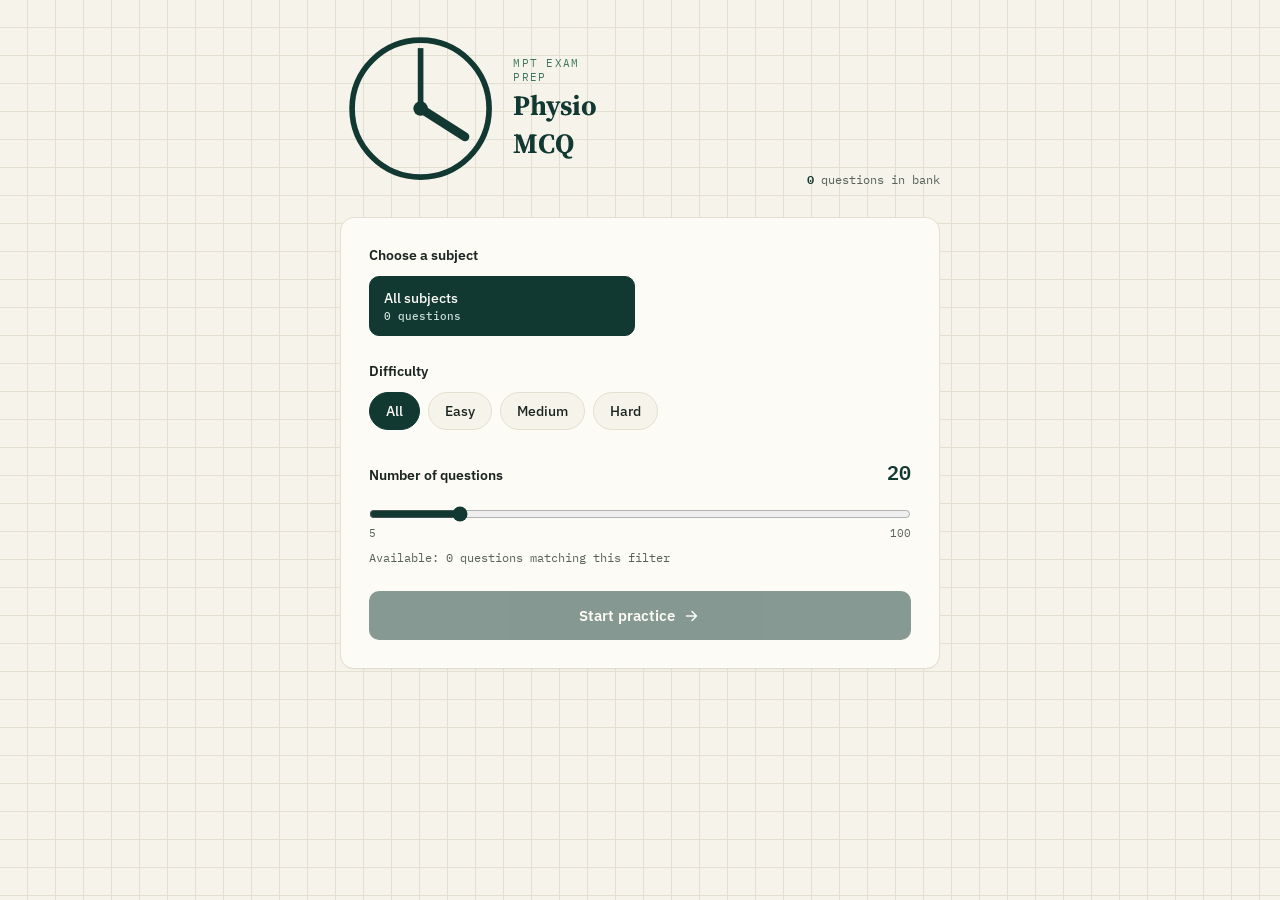
==== index.html @ 9429b340 "Add files via upload" ====
<!DOCTYPE html>
<html lang="en">
<head>
<meta charset="UTF-8">
<meta name="viewport" content="width=device-width, initial-scale=1.0">
<title>Physio MCQ — Anatomy &amp; Neuroanatomy Practice</title>
<link rel="preconnect" href="https://fonts.googleapis.com">
<link rel="preconnect" href="https://fonts.gstatic.com" crossorigin>
<link href="https://fonts.googleapis.com/css2?family=Source+Serif+4:opsz,wght@8..60,400;8..60,600;8..60,700&family=IBM+Plex+Sans:wght@400;500;600;700&family=IBM+Plex+Mono:wght@400;500;600&display=swap" rel="stylesheet">
<link rel="stylesheet" href="style.css">
</head>
<body>

<div class="app" id="app">

  <!-- ===== SCREEN 1: SETUP ===== -->
  <section class="screen setup-screen" id="setup-screen">
    <header class="brand-row">
      <div class="brand">
        <svg class="brand-mark" viewBox="0 0 40 40" aria-hidden="true">
          <circle cx="20" cy="20" r="17" fill="none" stroke="currentColor" stroke-width="1.4"/>
          <path d="M20 20 L20 5" stroke="currentColor" stroke-width="1.4"/>
          <path d="M20 20 L31 27" stroke="currentColor" stroke-width="2.2" stroke-linecap="round"/>
          <circle cx="20" cy="20" r="1.8" fill="currentColor"/>
        </svg>
        <div>
          <p class="brand-eyebrow">MPT Exam Prep</p>
          <h1 class="brand-title">Physio MCQ</h1>
        </div>
      </div>
      <p class="bank-count"><span id="bank-total">1555</span> questions in bank</p>
    </header>

    <div class="setup-card">
      <div class="setup-block">
        <h2 class="setup-label">Choose a subject</h2>
        <div class="chip-grid" id="subject-chips" role="group" aria-label="Subject"></div>
      </div>

      <div class="setup-block">
        <h2 class="setup-label">Difficulty</h2>
        <div class="chip-row" id="difficulty-chips" role="group" aria-label="Difficulty"></div>
      </div>

      <div class="setup-block">
        <div class="setup-label-row">
          <h2 class="setup-label">Number of questions</h2>
          <span class="count-readout" id="count-readout">20</span>
        </div>
        <input type="range" id="count-slider" min="5" max="100" step="5" value="20">
        <div class="slider-scale"><span>5</span><span>100</span></div>
        <p class="setup-hint" id="available-hint">Available: —</p>
      </div>

      <button class="start-btn" id="start-btn">
        <span>Start practice</span>
        <svg viewBox="0 0 20 20" width="18" height="18" aria-hidden="true"><path d="M4 10h11M10 5l5 5-5 5" fill="none" stroke="currentColor" stroke-width="1.6" stroke-linecap="round" stroke-linejoin="round"/></svg>
      </button>
    </div>

    <div class="progress-recap" id="progress-recap"></div>
  </section>

  <!-- ===== SCREEN 2: QUIZ ===== -->
  <section class="screen quiz-screen" id="quiz-screen" hidden>
    <header class="quiz-top">
      <button class="exit-btn" id="exit-btn" aria-label="End session">
        <svg viewBox="0 0 20 20" width="16" height="16" aria-hidden="true"><path d="M12 5l-6 5 6 5" fill="none" stroke="currentColor" stroke-width="1.6" stroke-linecap="round" stroke-linejoin="round"/></svg>
        End
      </button>
      <div class="quiz-meta">
        <span class="quiz-subject" id="quiz-subject-tag">Anatomy</span>
        <span class="quiz-diff" id="quiz-diff-tag">Medium</span>
      </div>
      <div class="quiz-score">
        Score <span id="live-score">0</span>/<span id="live-answered">0</span>
      </div>
    </header>

    <div class="progress-track" aria-hidden="true">
      <div class="progress-fill" id="progress-fill"></div>
    </div>
    <p class="progress-label"><span id="q-index">1</span> of <span id="q-total">20</span></p>

    <article class="q-card">
      <p class="q-id" id="q-id">Q001</p>
      <h2 class="q-text" id="q-text">Question text goes here</h2>

      <div class="options" id="options-list"></div>

      <div class="explain-panel" id="explain-panel" hidden>
        <p class="explain-verdict" id="explain-verdict"></p>
        <p class="explain-text" id="explain-text"></p>
      </div>
    </article>

    <div class="quiz-nav">
      <button class="next-btn" id="next-btn" disabled>
        <span id="next-btn-label">Select an answer</span>
        <svg viewBox="0 0 20 20" width="18" height="18" aria-hidden="true"><path d="M4 10h11M10 5l5 5-5 5" fill="none" stroke="currentColor" stroke-width="1.6" stroke-linecap="round" stroke-linejoin="round"/></svg>
      </button>
    </div>
  </section>

  <!-- ===== SCREEN 3: RESULTS ===== -->
  <section class="screen results-screen" id="results-screen" hidden>
    <header class="results-header">
      <p class="brand-eyebrow">Session complete</p>
      <h1 class="results-title" id="results-title">Anatomy · Medium</h1>
    </header>

    <div class="dial-wrap">
      <svg class="dial" viewBox="0 0 200 120" aria-hidden="true">
        <path d="M15 105 A85 85 0 0 1 185 105" fill="none" stroke="var(--paper-line)" stroke-width="14" stroke-linecap="round"/>
        <path id="dial-arc" d="M15 105 A85 85 0 0 1 185 105" fill="none" stroke="var(--teal)" stroke-width="14" stroke-linecap="round"
          stroke-dasharray="267" stroke-dashoffset="267"/>
        <text x="100" y="88" text-anchor="middle" class="dial-pct" id="dial-pct">0%</text>
        <text x="100" y="106" text-anchor="middle" class="dial-sub">correct</text>
      </svg>
      <p class="dial-fraction" id="dial-fraction">0 / 0 correct</p>
    </div>

    <div class="results-breakdown" id="results-breakdown"></div>

    <div class="results-actions">
      <button class="secondary-btn" id="review-btn">Review answers</button>
      <button class="start-btn" id="retry-btn">Practice again</button>
    </div>

    <div class="review-list" id="review-list" hidden></div>
  </section>

</div>

<script src="data.js"></script>
<script src="app.js"></script>
</body>
</html>
---- style.css ----
:root {
  --teal-deep: #123832;
  --teal: #1F5F52;
  --teal-soft: #3F7859;
  --paper: #F6F3EA;
  --paper-card: #FDFBF5;
  --paper-line: #E3DFD1;
  --ink: #1A2420;
  --ink-soft: #566158;
  --coral: #C0503B;
  --coral-soft: #F3E0DA;
  --green: #3F7859;
  --green-soft: #DFEAE0;
  --amber: #B87F2A;
  --amber-soft: #F1E4CC;

  --serif: "Source Serif 4", Georgia, serif;
  --sans: "IBM Plex Sans", -apple-system, sans-serif;
  --mono: "IBM Plex Mono", monospace;
}

* { box-sizing: border-box; }

html, body {
  margin: 0;
  padding: 0;
  background: var(--paper);
  color: var(--ink);
  font-family: var(--sans);
}

body {
  background-image:
    linear-gradient(var(--paper-line) 1px, transparent 1px),
    linear-gradient(90deg, var(--paper-line) 1px, transparent 1px);
  background-size: 28px 28px;
  background-position: -1px -1px;
  background-color: var(--paper);
  min-height: 100vh;
}

.app {
  max-width: 640px;
  margin: 0 auto;
  padding: 28px 20px 64px;
  min-height: 100vh;
}

.screen { animation: fade-up .35s ease both; }
@keyframes fade-up {
  from { opacity: 0; transform: translateY(8px); }
  to { opacity: 1; transform: translateY(0); }
}
@media (prefers-reduced-motion: reduce) {
  .screen, * { animation: none !important; transition: none !important; }
}

/* ===== Brand row ===== */
.brand-row {
  display: flex;
  align-items: flex-end;
  justify-content: space-between;
  margin-bottom: 28px;
  gap: 12px;
  flex-wrap: wrap;
}
.brand { display: flex; align-items: center; gap: 12px; }
.brand-mark { color: var(--teal-deep); flex-shrink: 0; }
.brand-eyebrow {
  font-family: var(--mono);
  font-size: 11px;
  letter-spacing: 0.12em;
  text-transform: uppercase;
  color: var(--teal-soft);
  margin: 0 0 2px;
}
.brand-title {
  font-family: var(--serif);
  font-weight: 700;
  font-size: 28px;
  margin: 0;
  color: var(--teal-deep);
  letter-spacing: -0.01em;
}
.bank-count {
  font-family: var(--mono);
  font-size: 12px;
  color: var(--ink-soft);
  margin: 0;
}
.bank-count span { color: var(--teal-deep); font-weight: 600; }

/* ===== Setup card ===== */
.setup-card {
  background: var(--paper-card);
  border: 1px solid var(--paper-line);
  border-radius: 14px;
  padding: 28px;
  box-shadow: 0 1px 0 rgba(18,56,50,0.03);
}
.setup-block { margin-bottom: 26px; }
.setup-block:last-child { margin-bottom: 0; }
.setup-label {
  font-family: var(--sans);
  font-weight: 600;
  font-size: 14px;
  color: var(--ink);
  margin: 0 0 12px;
}
.setup-label-row {
  display: flex;
  justify-content: space-between;
  align-items: baseline;
}
.count-readout {
  font-family: var(--mono);
  font-size: 20px;
  font-weight: 600;
  color: var(--teal-deep);
}

.chip-grid {
  display: grid;
  grid-template-columns: 1fr 1fr;
  gap: 10px;
}
.chip-row { display: flex; gap: 8px; flex-wrap: wrap; }

.chip {
  font-family: var(--sans);
  font-size: 13.5px;
  font-weight: 500;
  color: var(--ink);
  background: var(--paper);
  border: 1.4px solid var(--paper-line);
  border-radius: 10px;
  padding: 12px 14px;
  cursor: pointer;
  text-align: left;
  transition: border-color .15s, background .15s;
}
.chip .chip-count {
  display: block;
  font-family: var(--mono);
  font-size: 11px;
  color: var(--ink-soft);
  margin-top: 2px;
}
.chip:hover { border-color: var(--teal-soft); }
.chip.active {
  background: var(--teal-deep);
  border-color: var(--teal-deep);
  color: var(--paper-card);
}
.chip.active .chip-count { color: #C9DDD5; }

.chip-row .chip {
  padding: 9px 16px;
  border-radius: 999px;
}

input[type="range"] {
  width: 100%;
  accent-color: var(--teal-deep);
  margin: 10px 0 4px;
}
.slider-scale {
  display: flex;
  justify-content: space-between;
  font-family: var(--mono);
  font-size: 11px;
  color: var(--ink-soft);
}
.setup-hint {
  font-family: var(--mono);
  font-size: 12px;
  color: var(--ink-soft);
  margin: 10px 0 0;
}

.start-btn {
  width: 100%;
  margin-top: 26px;
  background: var(--teal-deep);
  color: var(--paper-card);
  border: none;
  border-radius: 10px;
  padding: 15px 20px;
  font-family: var(--sans);
  font-weight: 600;
  font-size: 15px;
  display: flex;
  align-items: center;
  justify-content: center;
  gap: 8px;
  cursor: pointer;
  transition: background .15s, transform .1s;
}
.start-btn:hover { background: var(--teal); }
.start-btn:active { transform: scale(0.98); }
.start-btn:disabled { opacity: .5; cursor: not-allowed; }

.progress-recap {
  margin-top: 20px;
  font-family: var(--mono);
  font-size: 12px;
  color: var(--ink-soft);
}
.progress-recap strong { color: var(--teal-deep); }

/* ===== Quiz screen ===== */
.quiz-top {
  display: flex;
  align-items: center;
  justify-content: space-between;
  gap: 10px;
  margin-bottom: 16px;
}
.exit-btn {
  display: flex;
  align-items: center;
  gap: 4px;
  background: none;
  border: none;
  font-family: var(--sans);
  font-size: 13px;
  font-weight: 500;
  color: var(--ink-soft);
  cursor: pointer;
  padding: 6px 4px;
}
.exit-btn:hover { color: var(--coral); }
.quiz-meta { display: flex; gap: 6px; }
.quiz-subject, .quiz-diff {
  font-family: var(--mono);
  font-size: 11px;
  padding: 4px 10px;
  border-radius: 999px;
  background: var(--teal-soft);
  color: var(--paper-card);
}
.quiz-diff { background: var(--amber); }
.quiz-score {
  font-family: var(--mono);
  font-size: 13px;
  font-weight: 600;
  color: var(--teal-deep);
}

.progress-track {
  height: 5px;
  background: var(--paper-line);
  border-radius: 999px;
  overflow: hidden;
}
.progress-fill {
  height: 100%;
  background: var(--teal-deep);
  width: 0%;
  transition: width .3s ease;
}
.progress-label {
  font-family: var(--mono);
  font-size: 11.5px;
  color: var(--ink-soft);
  margin: 7px 0 20px;
}

.q-card {
  background: var(--paper-card);
  border: 1px solid var(--paper-line);
  border-radius: 14px;
  padding: 26px;
}
.q-id {
  font-family: var(--mono);
  font-size: 11px;
  color: var(--ink-soft);
  letter-spacing: 0.06em;
  margin: 0 0 10px;
}
.q-text {
  font-family: var(--serif);
  font-size: 20px;
  font-weight: 600;
  line-height: 1.42;
  color: var(--ink);
  margin: 0 0 22px;
}

.options { display: flex; flex-direction: column; gap: 10px; }
.option-btn {
  display: flex;
  align-items: flex-start;
  gap: 12px;
  text-align: left;
  width: 100%;
  background: var(--paper);
  border: 1.4px solid var(--paper-line);
  border-radius: 10px;
  padding: 13px 15px;
  font-family: var(--sans);
  font-size: 14.5px;
  color: var(--ink);
  cursor: pointer;
  transition: border-color .15s, background .15s;
}
.option-btn:hover:not(:disabled) { border-color: var(--teal-soft); }
.option-key {
  font-family: var(--mono);
  font-weight: 600;
  font-size: 13px;
  color: var(--teal-deep);
  border: 1.4px solid var(--paper-line);
  border-radius: 6px;
  width: 24px;
  height: 24px;
  flex-shrink: 0;
  display: flex;
  align-items: center;
  justify-content: center;
}
.option-text { padding-top: 2px; }

.option-btn.correct {
  background: var(--green-soft);
  border-color: var(--green);
}
.option-btn.correct .option-key { border-color: var(--green); color: var(--green); background: var(--paper-card); }
.option-btn.incorrect {
  background: var(--coral-soft);
  border-color: var(--coral);
}
.option-btn.incorrect .option-key { border-color: var(--coral); color: var(--coral); background: var(--paper-card); }
.option-btn:disabled { cursor: default; }
.option-btn.dim { opacity: 0.55; }

.explain-panel {
  margin-top: 18px;
  padding: 16px 17px;
  border-radius: 10px;
  background: var(--paper);
  border-left: 3px solid var(--teal-deep);
  animation: fade-up .25s ease both;
}
.explain-panel.is-wrong { border-left-color: var(--coral); }
.explain-verdict {
  font-family: var(--sans);
  font-weight: 700;
  font-size: 13px;
  margin: 0 0 6px;
  color: var(--green);
}
.explain-panel.is-wrong .explain-verdict { color: var(--coral); }
.explain-text {
  font-family: var(--sans);
  font-size: 14px;
  line-height: 1.55;
  color: var(--ink-soft);
  margin: 0;
}

.quiz-nav { margin-top: 20px; }
.next-btn {
  width: 100%;
  background: var(--teal-deep);
  color: var(--paper-card);
  border: none;
  border-radius: 10px;
  padding: 15px 20px;
  font-family: var(--sans);
  font-weight: 600;
  font-size: 15px;
  display: flex;
  align-items: center;
  justify-content: center;
  gap: 8px;
  cursor: pointer;
  transition: background .15s;
}
.next-btn:disabled { background: var(--paper-line); color: var(--ink-soft); cursor: not-allowed; }
.next-btn:not(:disabled):hover { background: var(--teal); }

/* ===== Results screen ===== */
.results-header { text-align: center; margin-bottom: 6px; }
.results-title {
  font-family: var(--serif);
  font-size: 24px;
  font-weight: 700;
  color: var(--teal-deep);
  margin: 4px 0 0;
}

.dial-wrap { text-align: center; margin: 20px 0 8px; }
.dial { width: 240px; height: 145px; }
.dial-pct {
  font-family: var(--mono);
  font-size: 30px;
  font-weight: 600;
  fill: var(--ink);
}
.dial-sub {
  font-family: var(--sans);
  font-size: 11px;
  fill: var(--ink-soft);
  text-transform: uppercase;
  letter-spacing: 0.08em;
}
#dial-arc { transition: stroke-dashoffset 1s cubic-bezier(.4,0,.2,1), stroke .3s; }
.dial-fraction {
  font-family: var(--mono);
  font-size: 13px;
  color: var(--ink-soft);
  margin: 0;
}

.results-breakdown {
  display: flex;
  flex-direction: column;
  gap: 8px;
  margin: 26px 0;
}
.breakdown-row {
  display: flex;
  align-items: center;
  justify-content: space-between;
  background: var(--paper-card);
  border: 1px solid var(--paper-line);
  border-radius: 10px;
  padding: 12px 16px;
  font-family: var(--sans);
  font-size: 13.5px;
}
.breakdown-row .b-label { font-weight: 500; color: var(--ink); }
.breakdown-row .b-value { font-family: var(--mono); font-size: 13px; color: var(--teal-deep); font-weight: 600; }

.results-actions { display: flex; gap: 10px; }
.secondary-btn {
  flex: 1;
  background: var(--paper-card);
  border: 1.4px solid var(--paper-line);
  color: var(--ink);
  border-radius: 10px;
  padding: 14px 16px;
  font-family: var(--sans);
  font-weight: 600;
  font-size: 14.5px;
  cursor: pointer;
}
.secondary-btn:hover { border-color: var(--teal-soft); }
.results-actions .start-btn { flex: 1; margin-top: 0; }

.review-list { margin-top: 26px; display: flex; flex-direction: column; gap: 14px; }
.review-item {
  background: var(--paper-card);
  border: 1px solid var(--paper-line);
  border-left: 3px solid var(--coral);
  border-radius: 10px;
  padding: 16px 18px;
}
.review-q {
  font-family: var(--serif);
  font-size: 15.5px;
  font-weight: 600;
  margin: 0 0 8px;
  color: var(--ink);
}
.review-line { font-family: var(--sans); font-size: 13px; margin: 3px 0; }
.review-line.wrong { color: var(--coral); }
.review-line.right { color: var(--green); }
.review-explain { font-family: var(--sans); font-size: 13px; color: var(--ink-soft); margin: 8px 0 0; line-height: 1.5; }

@media (max-width: 420px) {
  .chip-grid { grid-template-columns: 1fr; }
  .brand-title { font-size: 24px; }
  .q-text { font-size: 18px; }
}
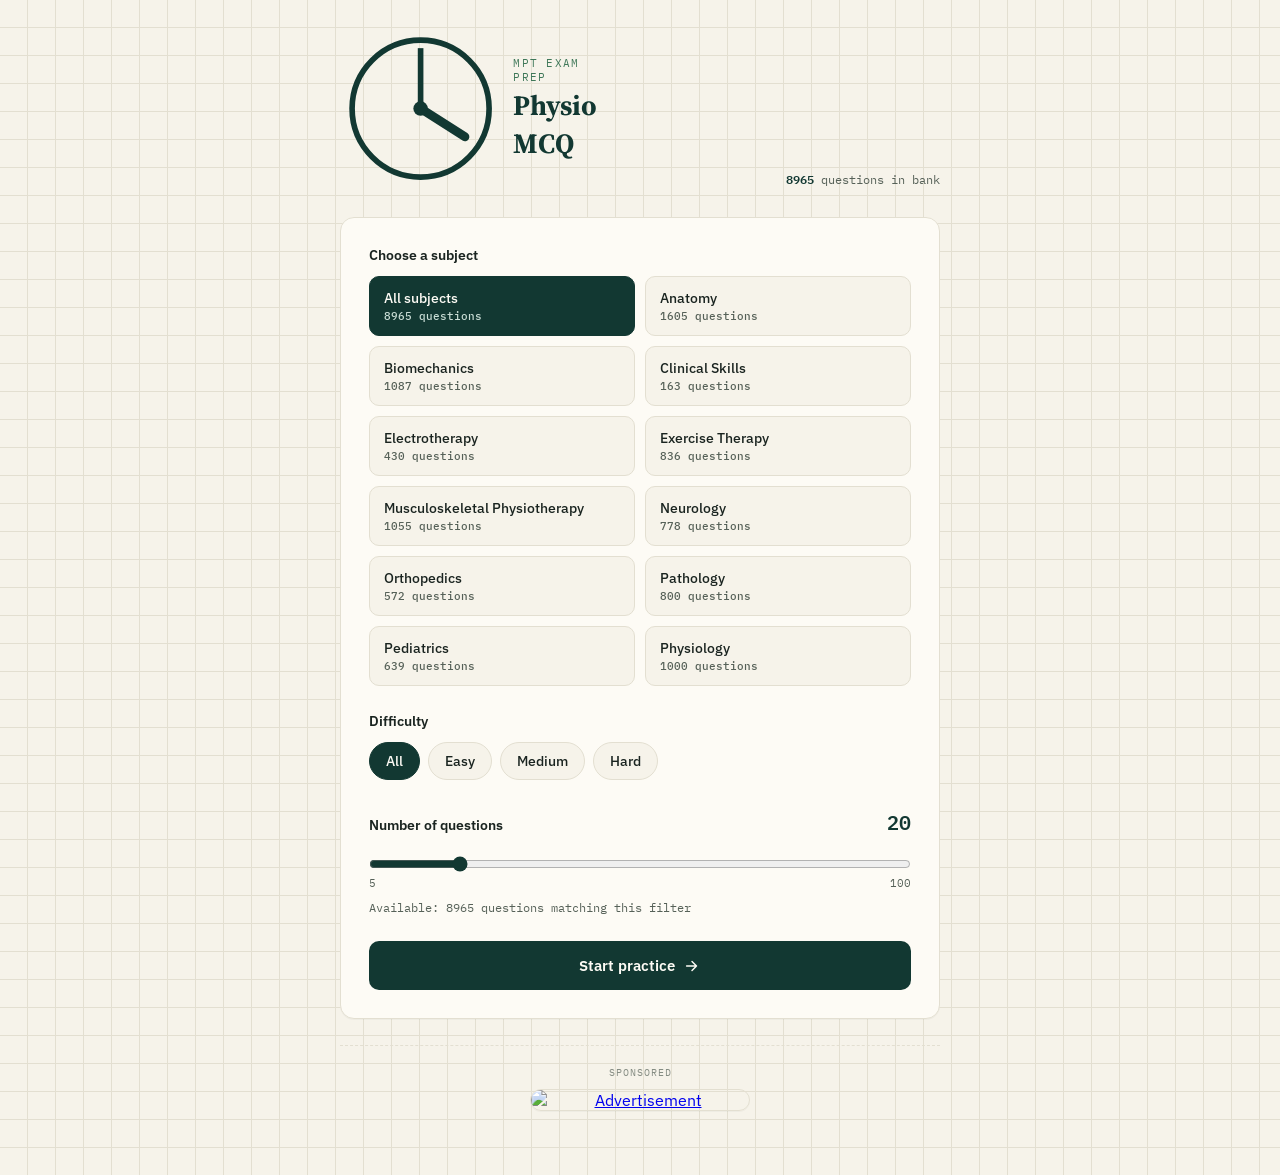
==== commit 7cb60f24: "Add files via upload" ====
--- a/index.html
+++ b/index.html
@@ -37,6 +37,11 @@
         <div class="chip-grid" id="subject-chips" role="group" aria-label="Subject"></div>
       </div>
 
+      <div class="setup-block" id="topic-block" hidden>
+        <h2 class="setup-label">Topic within subject</h2>
+        <div class="chip-row chip-row-wrap" id="topic-chips" role="group" aria-label="Topic"></div>
+      </div>
+
       <div class="setup-block">
         <h2 class="setup-label">Difficulty</h2>
         <div class="chip-row" id="difficulty-chips" role="group" aria-label="Difficulty"></div>
@@ -59,6 +64,13 @@
     </div>
 
     <div class="progress-recap" id="progress-recap"></div>
+
+    <div class="ad-slot">
+      <p class="ad-label">Sponsored</p>
+      <a href="#" target="_blank" rel="noopener sponsored">
+        <img src="assets/ad-banner.png" alt="Advertisement" loading="lazy">
+      </a>
+    </div>
   </section>
 
   <!-- ===== SCREEN 2: QUIZ ===== -->
@@ -70,6 +82,7 @@
       </button>
       <div class="quiz-meta">
         <span class="quiz-subject" id="quiz-subject-tag">Anatomy</span>
+        <span class="quiz-topic" id="quiz-topic-tag">Upper Limb</span>
         <span class="quiz-diff" id="quiz-diff-tag">Medium</span>
       </div>
       <div class="quiz-score">
@@ -120,6 +133,7 @@
       <p class="dial-fraction" id="dial-fraction">0 / 0 correct</p>
     </div>
 
+    <p class="breakdown-label" id="breakdown-label">By difficulty</p>
     <div class="results-breakdown" id="results-breakdown"></div>
 
     <div class="results-actions">
--- a/style.css
+++ b/style.css
@@ -125,6 +125,19 @@
   gap: 10px;
 }
 .chip-row { display: flex; gap: 8px; flex-wrap: wrap; }
+.chip-row-wrap { align-items: flex-start; }
+
+.chip-topic {
+  padding: 9px 12px;
+  border-radius: 8px;
+  display: flex;
+  flex-direction: column;
+  align-items: flex-start;
+  gap: 2px;
+}
+.chip-topic .chip-count {
+  margin-top: 0;
+}
 
 .chip {
   font-family: var(--sans);
@@ -208,6 +221,36 @@
 }
 .progress-recap strong { color: var(--teal-deep); }
 
+/* ===== Ad slot ===== */
+.ad-slot {
+  margin-top: 26px;
+  padding-top: 20px;
+  border-top: 1px dashed var(--paper-line);
+  text-align: center;
+}
+.ad-label {
+  font-family: var(--mono);
+  font-size: 10px;
+  letter-spacing: 0.1em;
+  text-transform: uppercase;
+  color: var(--ink-soft);
+  margin: 0 0 10px;
+  opacity: 0.7;
+}
+.ad-slot a {
+  display: inline-block;
+  max-width: 220px;
+  width: 100%;
+}
+.ad-slot img {
+  width: 100%;
+  height: auto;
+  display: block;
+  border-radius: 12px;
+  border: 1px solid var(--paper-line);
+  box-shadow: 0 1px 0 rgba(18,56,50,0.03);
+}
+
 /* ===== Quiz screen ===== */
 .quiz-top {
   display: flex;
@@ -230,8 +273,8 @@
   padding: 6px 4px;
 }
 .exit-btn:hover { color: var(--coral); }
-.quiz-meta { display: flex; gap: 6px; }
-.quiz-subject, .quiz-diff {
+.quiz-meta { display: flex; gap: 6px; flex-wrap: wrap; justify-content: flex-end; }
+.quiz-subject, .quiz-topic, .quiz-diff {
   font-family: var(--mono);
   font-size: 11px;
   padding: 4px 10px;
@@ -239,6 +282,7 @@
   background: var(--teal-soft);
   color: var(--paper-card);
 }
+.quiz-topic { background: var(--teal-deep); }
 .quiz-diff { background: var(--amber); }
 .quiz-score {
   font-family: var(--mono);
@@ -414,11 +458,19 @@
   margin: 0;
 }
 
+.breakdown-label {
+  font-family: var(--mono);
+  font-size: 11px;
+  letter-spacing: 0.08em;
+  text-transform: uppercase;
+  color: var(--ink-soft);
+  margin: 22px 0 8px;
+}
 .results-breakdown {
   display: flex;
   flex-direction: column;
   gap: 8px;
-  margin: 26px 0;
+  margin: 0 0 26px;
 }
 .breakdown-row {
   display: flex;
@@ -451,6 +503,7 @@
 .results-actions .start-btn { flex: 1; margin-top: 0; }
 
 .review-list { margin-top: 26px; display: flex; flex-direction: column; gap: 14px; }
+.review-list[hidden] { display: none; }
 .review-item {
   background: var(--paper-card);
   border: 1px solid var(--paper-line);
@@ -458,6 +511,14 @@
   border-radius: 10px;
   padding: 16px 18px;
 }
+.review-tag {
+  font-family: var(--mono);
+  font-size: 10.5px;
+  letter-spacing: 0.04em;
+  text-transform: uppercase;
+  color: var(--teal-soft);
+  margin: 0 0 6px;
+}
 .review-q {
   font-family: var(--serif);
   font-size: 15.5px;
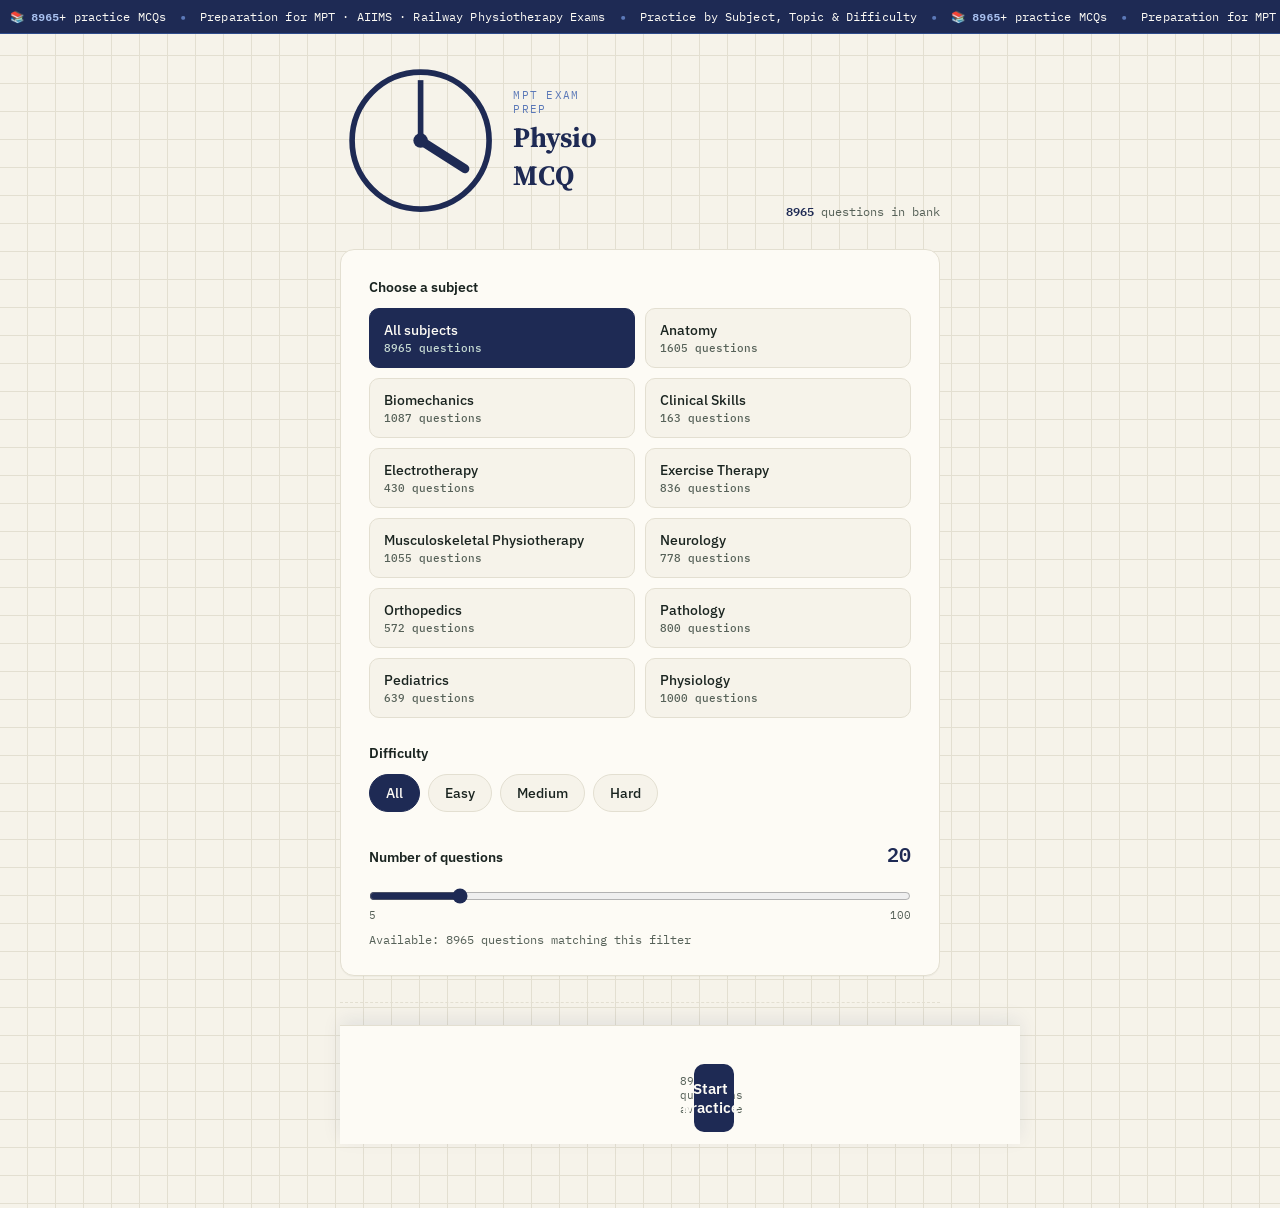
==== commit 2c787f9e: "Add files via upload" ====
--- a/index.html
+++ b/index.html
@@ -10,6 +10,23 @@
 <link rel="stylesheet" href="style.css">
 </head>
 <body>
+
+<div class="ticker-bar" id="ticker-bar" aria-hidden="true">
+  <div class="ticker-track">
+    <span class="ticker-item">📚 <strong class="ticker-total-num">0</strong>+ practice MCQs</span>
+    <span class="ticker-sep">•</span>
+    <span class="ticker-item">Preparation for MPT · AIIMS · Railway Physiotherapy Exams</span>
+    <span class="ticker-sep">•</span>
+    <span class="ticker-item">Practice by Subject, Topic &amp; Difficulty</span>
+    <span class="ticker-sep">•</span>
+    <span class="ticker-item">📚 <strong class="ticker-total-num">0</strong>+ practice MCQs</span>
+    <span class="ticker-sep">•</span>
+    <span class="ticker-item">Preparation for MPT · AIIMS · Railway Physiotherapy Exams</span>
+    <span class="ticker-sep">•</span>
+    <span class="ticker-item">Practice by Subject, Topic &amp; Difficulty</span>
+    <span class="ticker-sep">•</span>
+  </div>
+</div>
 
 <div class="app" id="app">
 
@@ -56,11 +73,6 @@
         <div class="slider-scale"><span>5</span><span>100</span></div>
         <p class="setup-hint" id="available-hint">Available: —</p>
       </div>
-
-      <button class="start-btn" id="start-btn">
-        <span>Start practice</span>
-        <svg viewBox="0 0 20 20" width="18" height="18" aria-hidden="true"><path d="M4 10h11M10 5l5 5-5 5" fill="none" stroke="currentColor" stroke-width="1.6" stroke-linecap="round" stroke-linejoin="round"/></svg>
-      </button>
     </div>
 
     <div class="progress-recap" id="progress-recap"></div>
@@ -70,6 +82,19 @@
       <a href="#" target="_blank" rel="noopener sponsored">
         <img src="assets/ad-banner.png" alt="Advertisement" loading="lazy">
       </a>
+    </div>
+
+    <div class="sticky-action-bar" id="sticky-action-bar">
+      <div class="sticky-action-inner">
+        <div class="sticky-info">
+          <span class="sticky-selection" id="sticky-selection">All subjects</span>
+          <span class="sticky-hint" id="sticky-hint-mirror">Tap start when ready</span>
+        </div>
+        <button class="start-btn sticky-start-btn" id="start-btn">
+          <span>Start practice</span>
+          <svg viewBox="0 0 20 20" width="18" height="18" aria-hidden="true"><path d="M4 10h11M10 5l5 5-5 5" fill="none" stroke="currentColor" stroke-width="1.6" stroke-linecap="round" stroke-linejoin="round"/></svg>
+        </button>
+      </div>
     </div>
   </section>
 
--- a/style.css
+++ b/style.css
@@ -1,7 +1,7 @@
 :root {
-  --teal-deep: #123832;
-  --teal: #1F5F52;
-  --teal-soft: #3F7859;
+  --teal-deep: #1E2A54;
+  --teal: #2F4C8C;
+  --teal-soft: #5C79B8;
   --paper: #F6F3EA;
   --paper-card: #FDFBF5;
   --paper-line: #E3DFD1;
@@ -42,9 +42,95 @@
 .app {
   max-width: 640px;
   margin: 0 auto;
-  padding: 28px 20px 64px;
+  padding: 60px 20px 64px;
   min-height: 100vh;
 }
+
+/* ===== Ticker bar ===== */
+.ticker-bar {
+  position: fixed;
+  top: 0;
+  left: 0;
+  right: 0;
+  z-index: 40;
+  height: 34px;
+  overflow: hidden;
+  background: var(--teal-deep);
+  border-bottom: 1px solid var(--teal);
+}
+.ticker-track {
+  display: flex;
+  align-items: center;
+  height: 100%;
+  width: max-content;
+  white-space: nowrap;
+  animation: ticker-scroll 26s linear infinite;
+}
+.ticker-bar:hover .ticker-track { animation-play-state: paused; }
+.ticker-item {
+  font-family: var(--mono);
+  font-size: 11.5px;
+  color: var(--paper-card);
+  padding: 0 10px;
+  letter-spacing: 0.01em;
+}
+.ticker-item strong { color: #A9C1F0; }
+.ticker-sep { color: var(--teal-soft); padding: 0 4px; }
+@keyframes ticker-scroll {
+  from { transform: translateX(0); }
+  to { transform: translateX(-50%); }
+}
+@media (prefers-reduced-motion: reduce) {
+  .ticker-track { animation: none; }
+}
+
+/* ===== Sticky start-practice action bar ===== */
+.sticky-action-bar {
+  position: fixed;
+  left: 0;
+  right: 0;
+  bottom: 0;
+  z-index: 30;
+  background: var(--paper-card);
+  border-top: 1px solid var(--paper-line);
+  box-shadow: 0 -6px 18px rgba(18,32,84,0.08);
+  padding: 12px max(20px, calc((100vw - 640px) / 2 + 20px));
+}
+.sticky-action-inner {
+  max-width: 600px;
+  margin: 0 auto;
+  display: flex;
+  align-items: center;
+  gap: 14px;
+}
+.sticky-info {
+  flex: 1;
+  min-width: 0;
+  display: flex;
+  flex-direction: column;
+  gap: 2px;
+}
+.sticky-selection {
+  font-family: var(--sans);
+  font-weight: 600;
+  font-size: 13.5px;
+  color: var(--teal-deep);
+  white-space: nowrap;
+  overflow: hidden;
+  text-overflow: ellipsis;
+}
+.sticky-hint {
+  font-family: var(--mono);
+  font-size: 11px;
+  color: var(--ink-soft);
+}
+.sticky-start-btn {
+  width: auto;
+  margin-top: 0;
+  flex-shrink: 0;
+  padding: 12px 18px;
+}
+.setup-screen { padding-bottom: 76px; }
 
 .screen { animation: fade-up .35s ease both; }
 @keyframes fade-up {
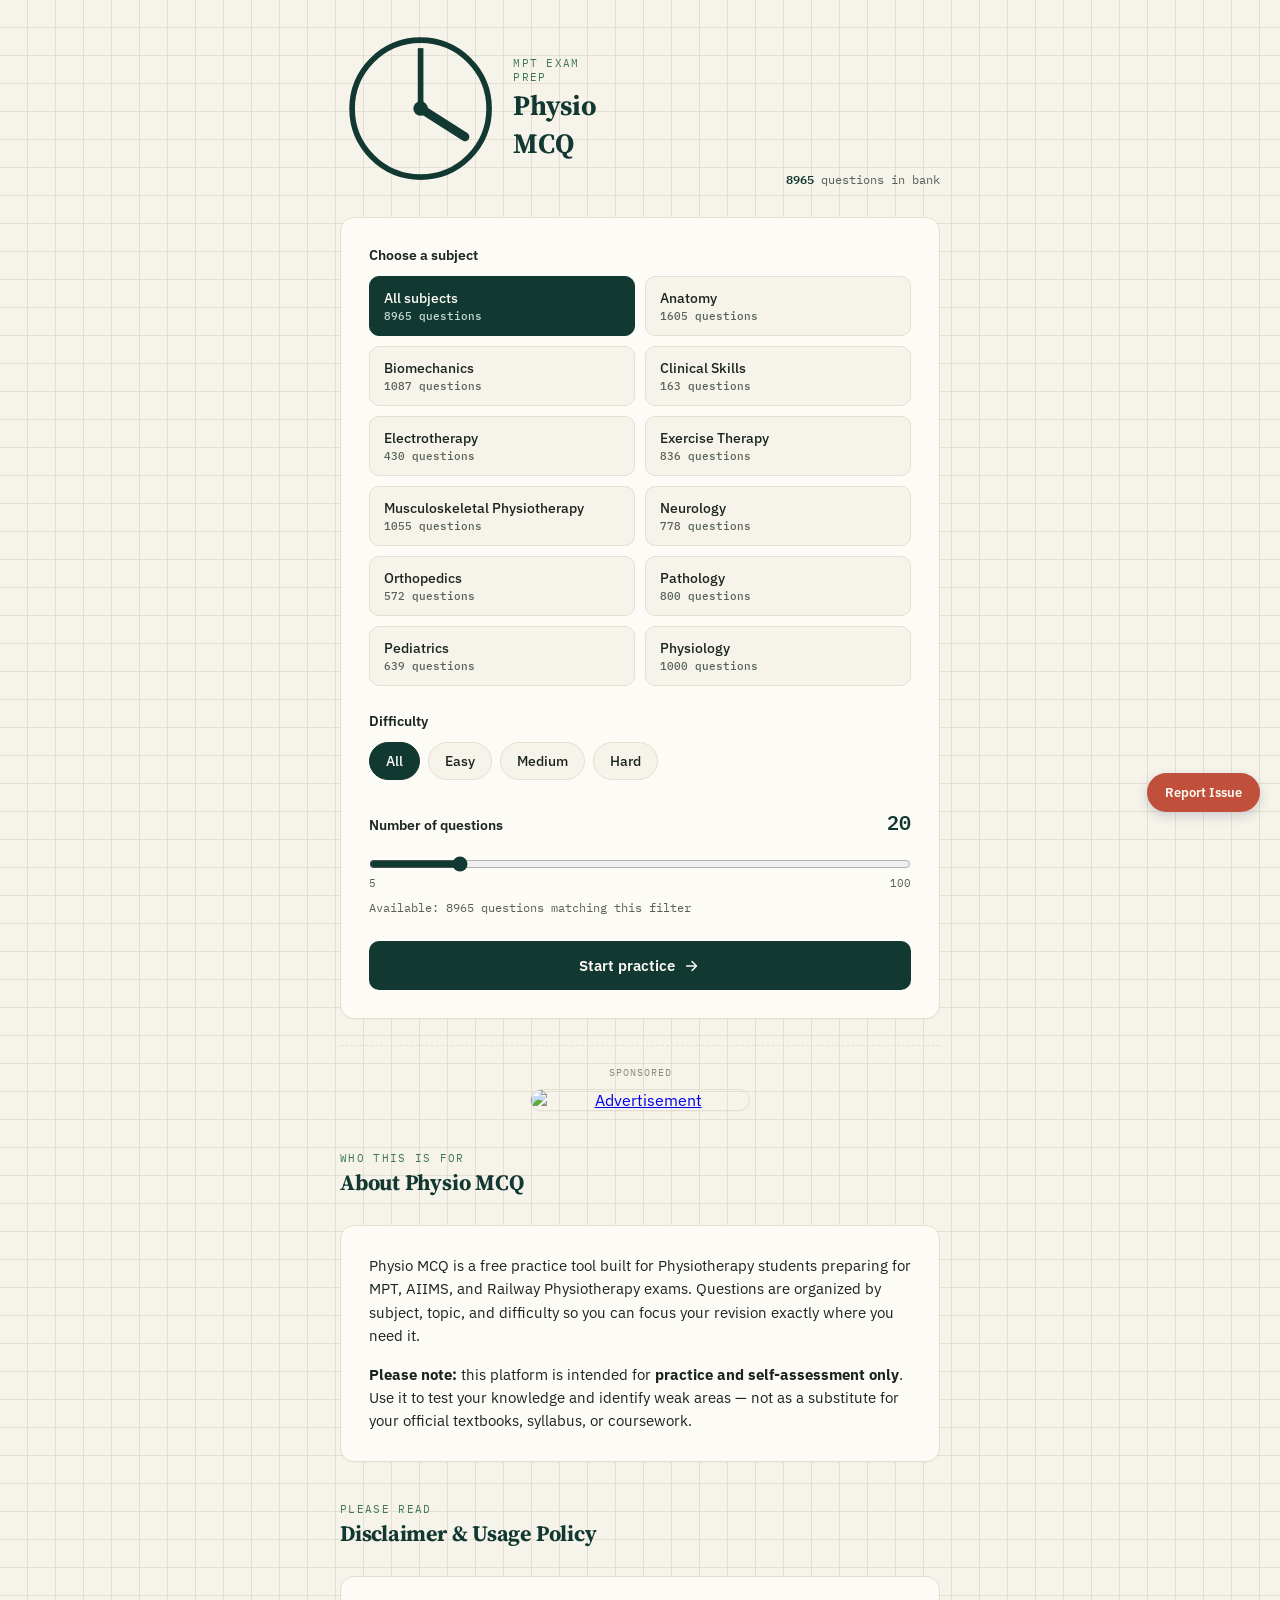
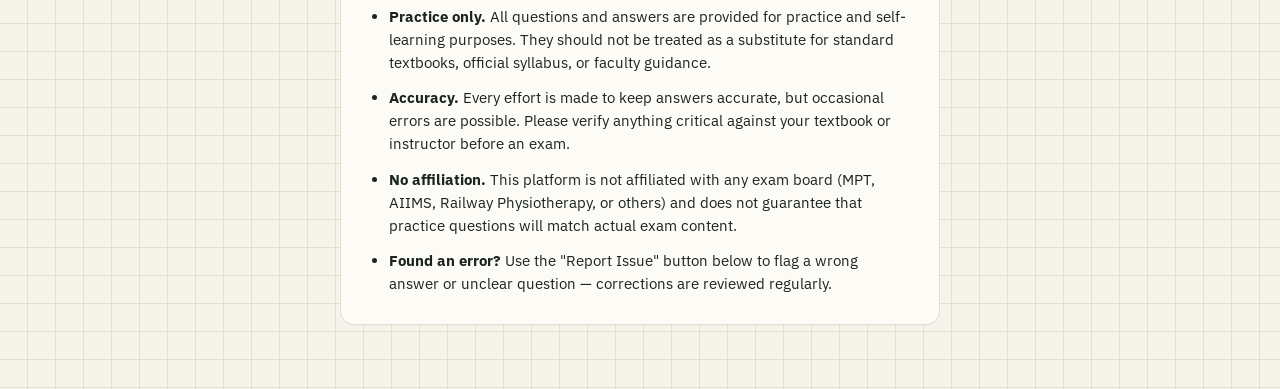
==== commit fb2adf6f: "Add files via upload" ====
--- a/index.html
+++ b/index.html
@@ -4,29 +4,20 @@
 <meta charset="UTF-8">
 <meta name="viewport" content="width=device-width, initial-scale=1.0">
 <title>Physio MCQ — Anatomy &amp; Neuroanatomy Practice</title>
+<meta name="description" content="Free MCQ practice platform for Physiotherapy students preparing for MPT, AIIMS, and Railway Physiotherapy exams. Practice 1500+ Anatomy and Neuroanatomy questions by subject, topic, and difficulty.">
+<meta name="keywords" content="physio mcq, physiotherapy mcq, MPT exam preparation, AIIMS physiotherapy, railway physiotherapy exam, anatomy mcq, neuroanatomy mcq">
+<meta name="robots" content="index, follow">
+<link rel="canonical" href="https://neetikacodes.github.io/physio-mcq/">
+<meta property="og:title" content="Physio MCQ — Anatomy & Neuroanatomy Practice">
+<meta property="og:description" content="Free MCQ practice for Physiotherapy students preparing for MPT, AIIMS, and Railway Physiotherapy exams.">
+<meta property="og:type" content="website">
+<meta property="og:url" content="https://neetikacodes.github.io/physio-mcq/">
 <link rel="preconnect" href="https://fonts.googleapis.com">
 <link rel="preconnect" href="https://fonts.gstatic.com" crossorigin>
 <link href="https://fonts.googleapis.com/css2?family=Source+Serif+4:opsz,wght@8..60,400;8..60,600;8..60,700&family=IBM+Plex+Sans:wght@400;500;600;700&family=IBM+Plex+Mono:wght@400;500;600&display=swap" rel="stylesheet">
 <link rel="stylesheet" href="style.css">
 </head>
 <body>
-
-<div class="ticker-bar" id="ticker-bar" aria-hidden="true">
-  <div class="ticker-track">
-    <span class="ticker-item">📚 <strong class="ticker-total-num">0</strong>+ practice MCQs</span>
-    <span class="ticker-sep">•</span>
-    <span class="ticker-item">Preparation for MPT · AIIMS · Railway Physiotherapy Exams</span>
-    <span class="ticker-sep">•</span>
-    <span class="ticker-item">Practice by Subject, Topic &amp; Difficulty</span>
-    <span class="ticker-sep">•</span>
-    <span class="ticker-item">📚 <strong class="ticker-total-num">0</strong>+ practice MCQs</span>
-    <span class="ticker-sep">•</span>
-    <span class="ticker-item">Preparation for MPT · AIIMS · Railway Physiotherapy Exams</span>
-    <span class="ticker-sep">•</span>
-    <span class="ticker-item">Practice by Subject, Topic &amp; Difficulty</span>
-    <span class="ticker-sep">•</span>
-  </div>
-</div>
 
 <div class="app" id="app">
 
@@ -73,6 +64,11 @@
         <div class="slider-scale"><span>5</span><span>100</span></div>
         <p class="setup-hint" id="available-hint">Available: —</p>
       </div>
+
+      <button class="start-btn" id="start-btn">
+        <span>Start practice</span>
+        <svg viewBox="0 0 20 20" width="18" height="18" aria-hidden="true"><path d="M4 10h11M10 5l5 5-5 5" fill="none" stroke="currentColor" stroke-width="1.6" stroke-linecap="round" stroke-linejoin="round"/></svg>
+      </button>
     </div>
 
     <div class="progress-recap" id="progress-recap"></div>
@@ -82,19 +78,6 @@
       <a href="#" target="_blank" rel="noopener sponsored">
         <img src="assets/ad-banner.png" alt="Advertisement" loading="lazy">
       </a>
-    </div>
-
-    <div class="sticky-action-bar" id="sticky-action-bar">
-      <div class="sticky-action-inner">
-        <div class="sticky-info">
-          <span class="sticky-selection" id="sticky-selection">All subjects</span>
-          <span class="sticky-hint" id="sticky-hint-mirror">Tap start when ready</span>
-        </div>
-        <button class="start-btn sticky-start-btn" id="start-btn">
-          <span>Start practice</span>
-          <svg viewBox="0 0 20 20" width="18" height="18" aria-hidden="true"><path d="M4 10h11M10 5l5 5-5 5" fill="none" stroke="currentColor" stroke-width="1.6" stroke-linecap="round" stroke-linejoin="round"/></svg>
-        </button>
-      </div>
     </div>
   </section>
 
@@ -169,6 +152,239 @@
     <div class="review-list" id="review-list" hidden></div>
   </section>
 
+<!-- ================= ABOUT SECTION ================= -->
+<section class="screen info-screen" id="about-section">
+  <header class="brand-row">
+    <div class="brand">
+      <div>
+        <p class="brand-eyebrow">Who this is for</p>
+        <h1 class="brand-title" style="font-size:22px;">About Physio MCQ</h1>
+      </div>
+    </div>
+  </header>
+
+  <div class="setup-card">
+    <p class="info-text">
+      Physio MCQ is a free practice tool built for Physiotherapy students preparing
+      for MPT, AIIMS, and Railway Physiotherapy exams. Questions are organized by
+      subject, topic, and difficulty so you can focus your revision exactly where
+      you need it.
+    </p>
+    <p class="info-text">
+      <strong>Please note:</strong> this platform is intended for
+      <strong>practice and self-assessment only</strong>. Use it to test your
+      knowledge and identify weak areas — not as a substitute for your official
+      textbooks, syllabus, or coursework.
+    </p>
+  </div>
+</section>
+
+<!-- ================= POLICY / DISCLAIMER SECTION ================= -->
+<section class="screen info-screen" id="policy-section">
+  <header class="brand-row">
+    <div class="brand">
+      <div>
+        <p class="brand-eyebrow">Please read</p>
+        <h1 class="brand-title" style="font-size:22px;">Disclaimer &amp; Usage Policy</h1>
+      </div>
+    </div>
+  </header>
+
+  <div class="setup-card">
+    <ul class="info-list">
+      <li>
+        <strong>Practice only.</strong> All questions and answers are provided for
+        practice and self-learning purposes. They should not be treated as a
+        substitute for standard textbooks, official syllabus, or faculty guidance.
+      </li>
+      <li>
+        <strong>Accuracy.</strong> Every effort is made to keep answers accurate, but
+        occasional errors are possible. Please verify anything critical against your
+        textbook or instructor before an exam.
+      </li>
+      <li>
+        <strong>No affiliation.</strong> This platform is not affiliated with any
+        exam board (MPT, AIIMS, Railway Physiotherapy, or others) and does not
+        guarantee that practice questions will match actual exam content.
+      </li>
+      <li>
+        <strong>Found an error?</strong> Use the "Report Issue" button below to flag
+        a wrong answer or unclear question — corrections are reviewed regularly.
+      </li>
+    </ul>
+  </div>
+</section>
+
+<!-- ================= REPORT ISSUE BUTTON + MODAL ================= -->
+<button id="pm-report-btn" class="pm-report-btn" title="Report a wrong answer or bug">
+  Report Issue
+</button>
+
+<div id="pm-report-modal" class="pm-modal-overlay" style="display:none;">
+  <div class="pm-modal setup-card">
+    <button class="pm-modal-close" id="pm-modal-close" aria-label="Close">&times;</button>
+    <h3 class="pm-modal-title">Report an Issue</h3>
+    <p class="info-text" style="margin-top:0;">
+      Found a wrong answer or a bug? Please share the details below.
+    </p>
+
+    <label class="setup-label" for="pm-issue-type">Issue type</label>
+    <select id="pm-issue-type" class="pm-input">
+      <option value="Wrong Answer">Wrong Answer</option>
+      <option value="Unclear Question">Unclear / Confusing Question</option>
+      <option value="Typo or Formatting">Typo or Formatting</option>
+      <option value="Website Bug">Website Bug</option>
+      <option value="Other">Other</option>
+    </select>
+
+    <label class="setup-label" for="pm-question-ref" style="margin-top:16px;">Question / Subject (optional)</label>
+    <input type="text" id="pm-question-ref" class="pm-input" placeholder="e.g. Neuroanatomy Q12, or paste the question text" />
+
+    <label class="setup-label" for="pm-issue-desc" style="margin-top:16px;">Describe the issue</label>
+    <textarea id="pm-issue-desc" class="pm-input" rows="4" placeholder="What looked wrong, and what the correct answer should be..."></textarea>
+
+    <button id="pm-submit-report" class="start-btn" style="margin-top:18px;">Submit Report</button>
+    <p class="pm-modal-note">
+      This opens a pre-filled GitHub Issue in a new tab — just click
+      "Submit new issue" there to complete your report.
+    </p>
+  </div>
+</div>
+
+<style>
+  .info-screen { padding-top: 40px; }
+  .info-text {
+    font-family: var(--sans);
+    font-size: 14.5px;
+    line-height: 1.6;
+    color: var(--ink);
+    margin: 0 0 16px;
+  }
+  .info-text:last-child { margin-bottom: 0; }
+  .info-list {
+    margin: 0;
+    padding-left: 20px;
+    font-family: var(--sans);
+    font-size: 14.5px;
+    line-height: 1.6;
+    color: var(--ink);
+  }
+  .info-list li { margin-bottom: 12px; }
+  .info-list li:last-child { margin-bottom: 0; }
+
+  .pm-report-btn {
+    position: fixed;
+    bottom: 88px;
+    right: 20px;
+    background: var(--coral);
+    color: var(--paper-card);
+    border: none;
+    padding: 11px 18px;
+    border-radius: 999px;
+    font-family: var(--sans);
+    font-size: 13px;
+    font-weight: 600;
+    cursor: pointer;
+    box-shadow: 0 4px 12px rgba(18,32,84,0.18);
+    z-index: 999;
+    transition: background .15s;
+  }
+  .pm-report-btn:hover { background: #a5432f; }
+
+  .pm-modal-overlay {
+    position: fixed;
+    inset: 0;
+    background: rgba(26,36,32,0.5);
+    display: flex;
+    align-items: center;
+    justify-content: center;
+    z-index: 1000;
+    padding: 20px;
+  }
+  .pm-modal {
+    width: 100%;
+    max-width: 420px;
+    position: relative;
+    max-height: 90vh;
+    overflow-y: auto;
+  }
+  .pm-modal-title {
+    font-family: var(--serif);
+    font-weight: 700;
+    font-size: 19px;
+    color: var(--teal-deep);
+    margin: 0 0 10px;
+  }
+  .pm-modal-close {
+    position: absolute;
+    top: 14px;
+    right: 16px;
+    background: none;
+    border: none;
+    font-size: 22px;
+    color: var(--ink-soft);
+    cursor: pointer;
+    line-height: 1;
+  }
+  .pm-input {
+    width: 100%;
+    padding: 10px 12px;
+    border: 1.4px solid var(--paper-line);
+    border-radius: 8px;
+    font-family: var(--sans);
+    font-size: 14px;
+    color: var(--ink);
+    background: var(--paper);
+    box-sizing: border-box;
+  }
+  .pm-modal-note {
+    font-family: var(--mono);
+    font-size: 11.5px;
+    color: var(--ink-soft);
+    margin: 12px 0 0;
+    line-height: 1.5;
+  }
+</style>
+
+<script>
+(function () {
+  const GITHUB_REPO = "Neetikacodes/physio-mcq";
+
+  const reportBtn = document.getElementById('pm-report-btn');
+  const modal     = document.getElementById('pm-report-modal');
+  const closeBtn  = document.getElementById('pm-modal-close');
+  const submitBtn = document.getElementById('pm-submit-report');
+
+  reportBtn.addEventListener('click', () => { modal.style.display = 'flex'; });
+  closeBtn.addEventListener('click', () => { modal.style.display = 'none'; });
+  modal.addEventListener('click', (e) => {
+    if (e.target === modal) modal.style.display = 'none';
+  });
+
+  submitBtn.addEventListener('click', () => {
+    const type = document.getElementById('pm-issue-type').value;
+    const ref  = document.getElementById('pm-question-ref').value.trim();
+    const desc = document.getElementById('pm-issue-desc').value.trim();
+
+    if (!desc) {
+      alert('Please describe the issue before submitting.');
+      return;
+    }
+
+    const title = encodeURIComponent(`[${type}] ${ref || 'Report'}`);
+    const body  = encodeURIComponent(
+      `**Issue type:** ${type}\n**Question/Subject:** ${ref || 'N/A'}\n\n**Description:**\n${desc}`
+    );
+
+    window.open(
+      `https://github.com/${GITHUB_REPO}/issues/new?title=${title}&body=${body}`,
+      '_blank'
+    );
+    modal.style.display = 'none';
+  });
+})();
+</script>
+
 </div>
 
 <script src="data.js"></script>
--- a/style.css
+++ b/style.css
@@ -1,7 +1,7 @@
 :root {
-  --teal-deep: #1E2A54;
-  --teal: #2F4C8C;
-  --teal-soft: #5C79B8;
+  --teal-deep: #123832;
+  --teal: #1F5F52;
+  --teal-soft: #3F7859;
   --paper: #F6F3EA;
   --paper-card: #FDFBF5;
   --paper-line: #E3DFD1;
@@ -42,95 +42,9 @@
 .app {
   max-width: 640px;
   margin: 0 auto;
-  padding: 60px 20px 64px;
+  padding: 28px 20px 64px;
   min-height: 100vh;
 }
-
-/* ===== Ticker bar ===== */
-.ticker-bar {
-  position: fixed;
-  top: 0;
-  left: 0;
-  right: 0;
-  z-index: 40;
-  height: 34px;
-  overflow: hidden;
-  background: var(--teal-deep);
-  border-bottom: 1px solid var(--teal);
-}
-.ticker-track {
-  display: flex;
-  align-items: center;
-  height: 100%;
-  width: max-content;
-  white-space: nowrap;
-  animation: ticker-scroll 26s linear infinite;
-}
-.ticker-bar:hover .ticker-track { animation-play-state: paused; }
-.ticker-item {
-  font-family: var(--mono);
-  font-size: 11.5px;
-  color: var(--paper-card);
-  padding: 0 10px;
-  letter-spacing: 0.01em;
-}
-.ticker-item strong { color: #A9C1F0; }
-.ticker-sep { color: var(--teal-soft); padding: 0 4px; }
-@keyframes ticker-scroll {
-  from { transform: translateX(0); }
-  to { transform: translateX(-50%); }
-}
-@media (prefers-reduced-motion: reduce) {
-  .ticker-track { animation: none; }
-}
-
-/* ===== Sticky start-practice action bar ===== */
-.sticky-action-bar {
-  position: fixed;
-  left: 0;
-  right: 0;
-  bottom: 0;
-  z-index: 30;
-  background: var(--paper-card);
-  border-top: 1px solid var(--paper-line);
-  box-shadow: 0 -6px 18px rgba(18,32,84,0.08);
-  padding: 12px max(20px, calc((100vw - 640px) / 2 + 20px));
-}
-.sticky-action-inner {
-  max-width: 600px;
-  margin: 0 auto;
-  display: flex;
-  align-items: center;
-  gap: 14px;
-}
-.sticky-info {
-  flex: 1;
-  min-width: 0;
-  display: flex;
-  flex-direction: column;
-  gap: 2px;
-}
-.sticky-selection {
-  font-family: var(--sans);
-  font-weight: 600;
-  font-size: 13.5px;
-  color: var(--teal-deep);
-  white-space: nowrap;
-  overflow: hidden;
-  text-overflow: ellipsis;
-}
-.sticky-hint {
-  font-family: var(--mono);
-  font-size: 11px;
-  color: var(--ink-soft);
-}
-.sticky-start-btn {
-  width: auto;
-  margin-top: 0;
-  flex-shrink: 0;
-  padding: 12px 18px;
-}
-.setup-screen { padding-bottom: 76px; }
 
 .screen { animation: fade-up .35s ease both; }
 @keyframes fade-up {
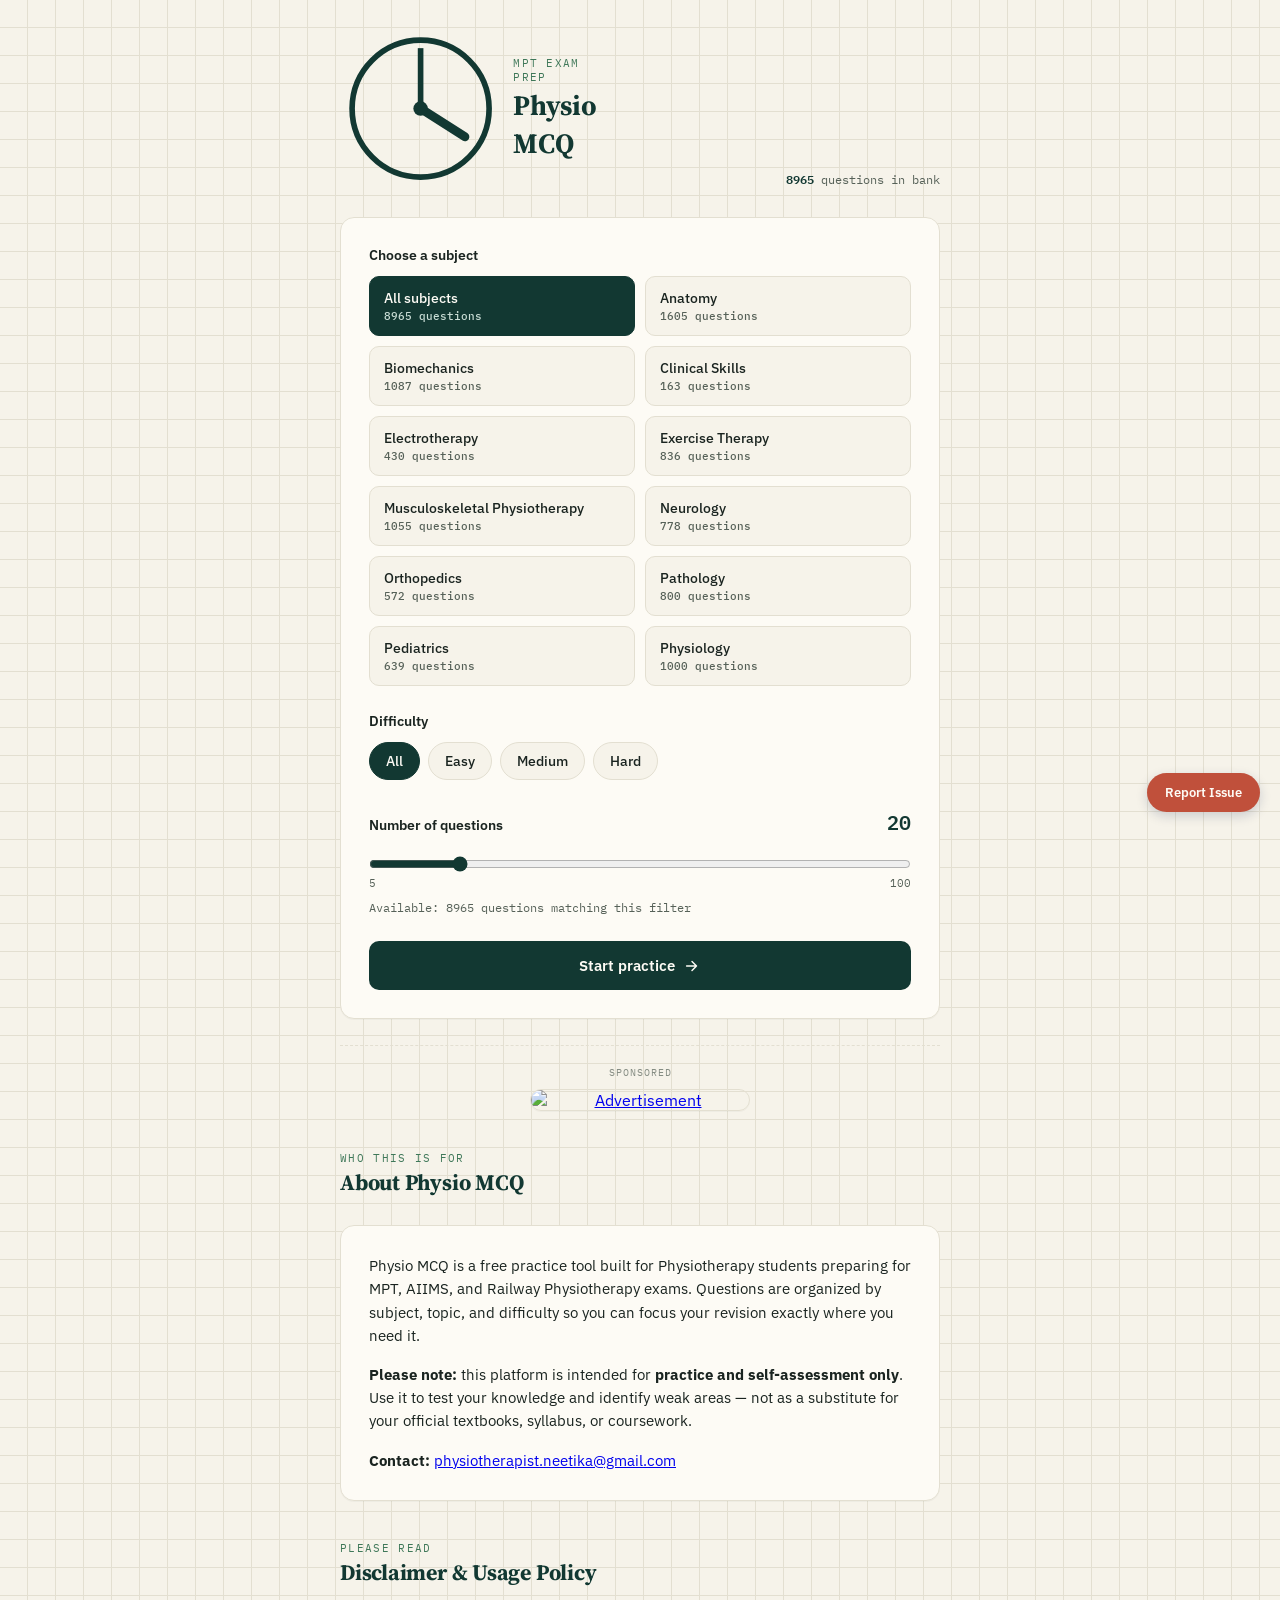
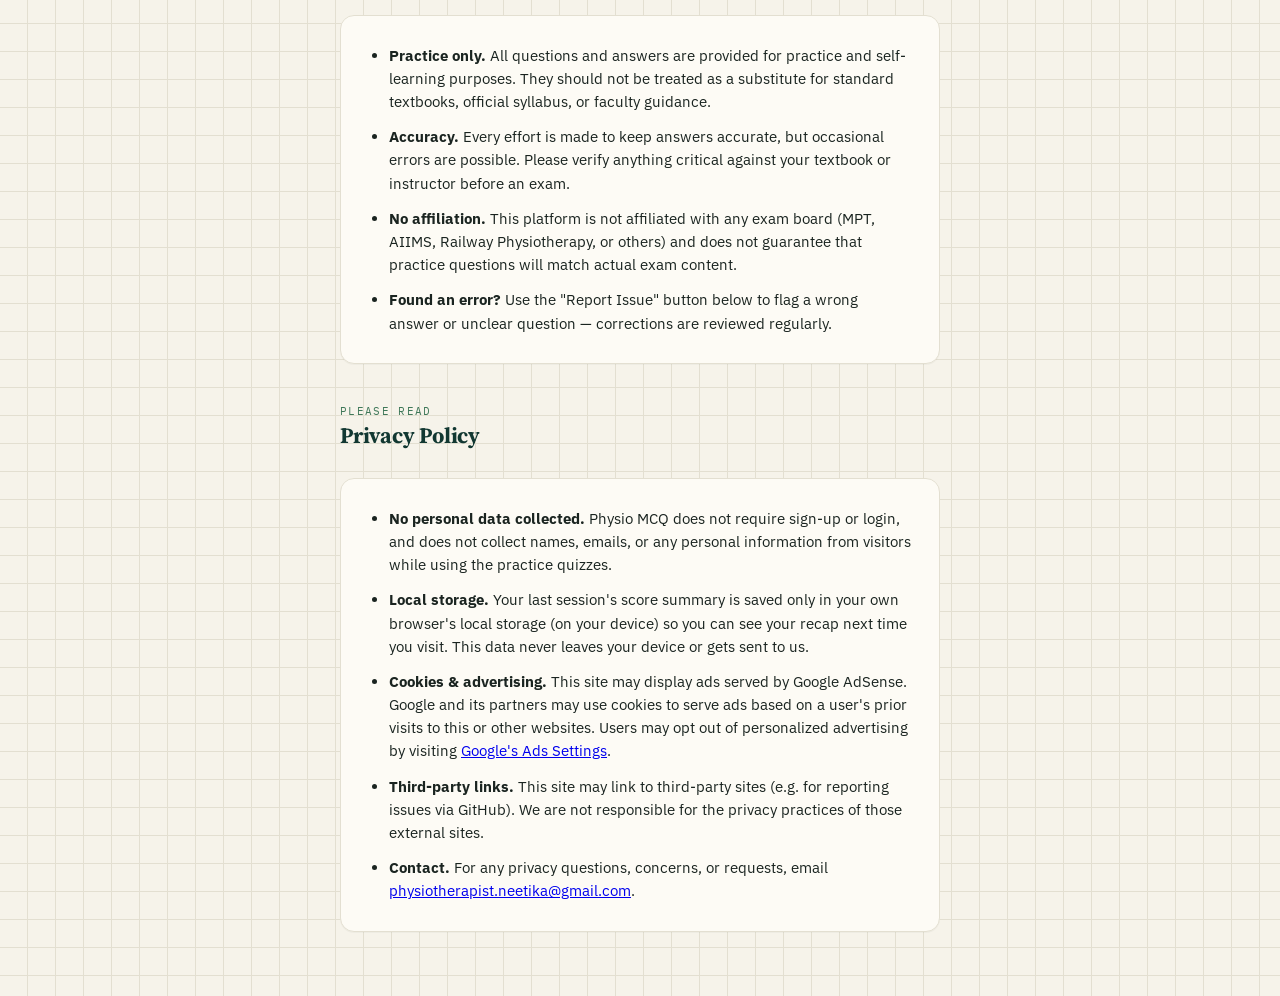
==== commit 1c9946c9: "Add files via upload" ====
--- a/index.html
+++ b/index.html
@@ -176,6 +176,10 @@
       knowledge and identify weak areas — not as a substitute for your official
       textbooks, syllabus, or coursework.
     </p>
+    <p class="info-text">
+      <strong>Contact:</strong>
+      <a href="mailto:physiotherapist.neetika@gmail.com">physiotherapist.neetika@gmail.com</a>
+    </p>
   </div>
 </section>
 
@@ -210,6 +214,49 @@
       <li>
         <strong>Found an error?</strong> Use the "Report Issue" button below to flag
         a wrong answer or unclear question — corrections are reviewed regularly.
+      </li>
+    </ul>
+  </div>
+</section>
+
+<!-- ================= PRIVACY POLICY SECTION ================= -->
+<section class="screen info-screen" id="privacy-section">
+  <header class="brand-row">
+    <div class="brand">
+      <div>
+        <p class="brand-eyebrow">Please read</p>
+        <h1 class="brand-title" style="font-size:22px;">Privacy Policy</h1>
+      </div>
+    </div>
+  </header>
+
+  <div class="setup-card">
+    <ul class="info-list">
+      <li>
+        <strong>No personal data collected.</strong> Physio MCQ does not require sign-up
+        or login, and does not collect names, emails, or any personal information from
+        visitors while using the practice quizzes.
+      </li>
+      <li>
+        <strong>Local storage.</strong> Your last session's score summary is saved only
+        in your own browser's local storage (on your device) so you can see your recap
+        next time you visit. This data never leaves your device or gets sent to us.
+      </li>
+      <li>
+        <strong>Cookies &amp; advertising.</strong> This site may display ads served by
+        Google AdSense. Google and its partners may use cookies to serve ads based on a
+        user's prior visits to this or other websites. Users may opt out of personalized
+        advertising by visiting
+        <a href="https://www.google.com/settings/ads" target="_blank" rel="noopener">Google's Ads Settings</a>.
+      </li>
+      <li>
+        <strong>Third-party links.</strong> This site may link to third-party sites (e.g.
+        for reporting issues via GitHub). We are not responsible for the privacy
+        practices of those external sites.
+      </li>
+      <li>
+        <strong>Contact.</strong> For any privacy questions, concerns, or requests, email
+        <a href="mailto:physiotherapist.neetika@gmail.com">physiotherapist.neetika@gmail.com</a>.
       </li>
     </ul>
   </div>
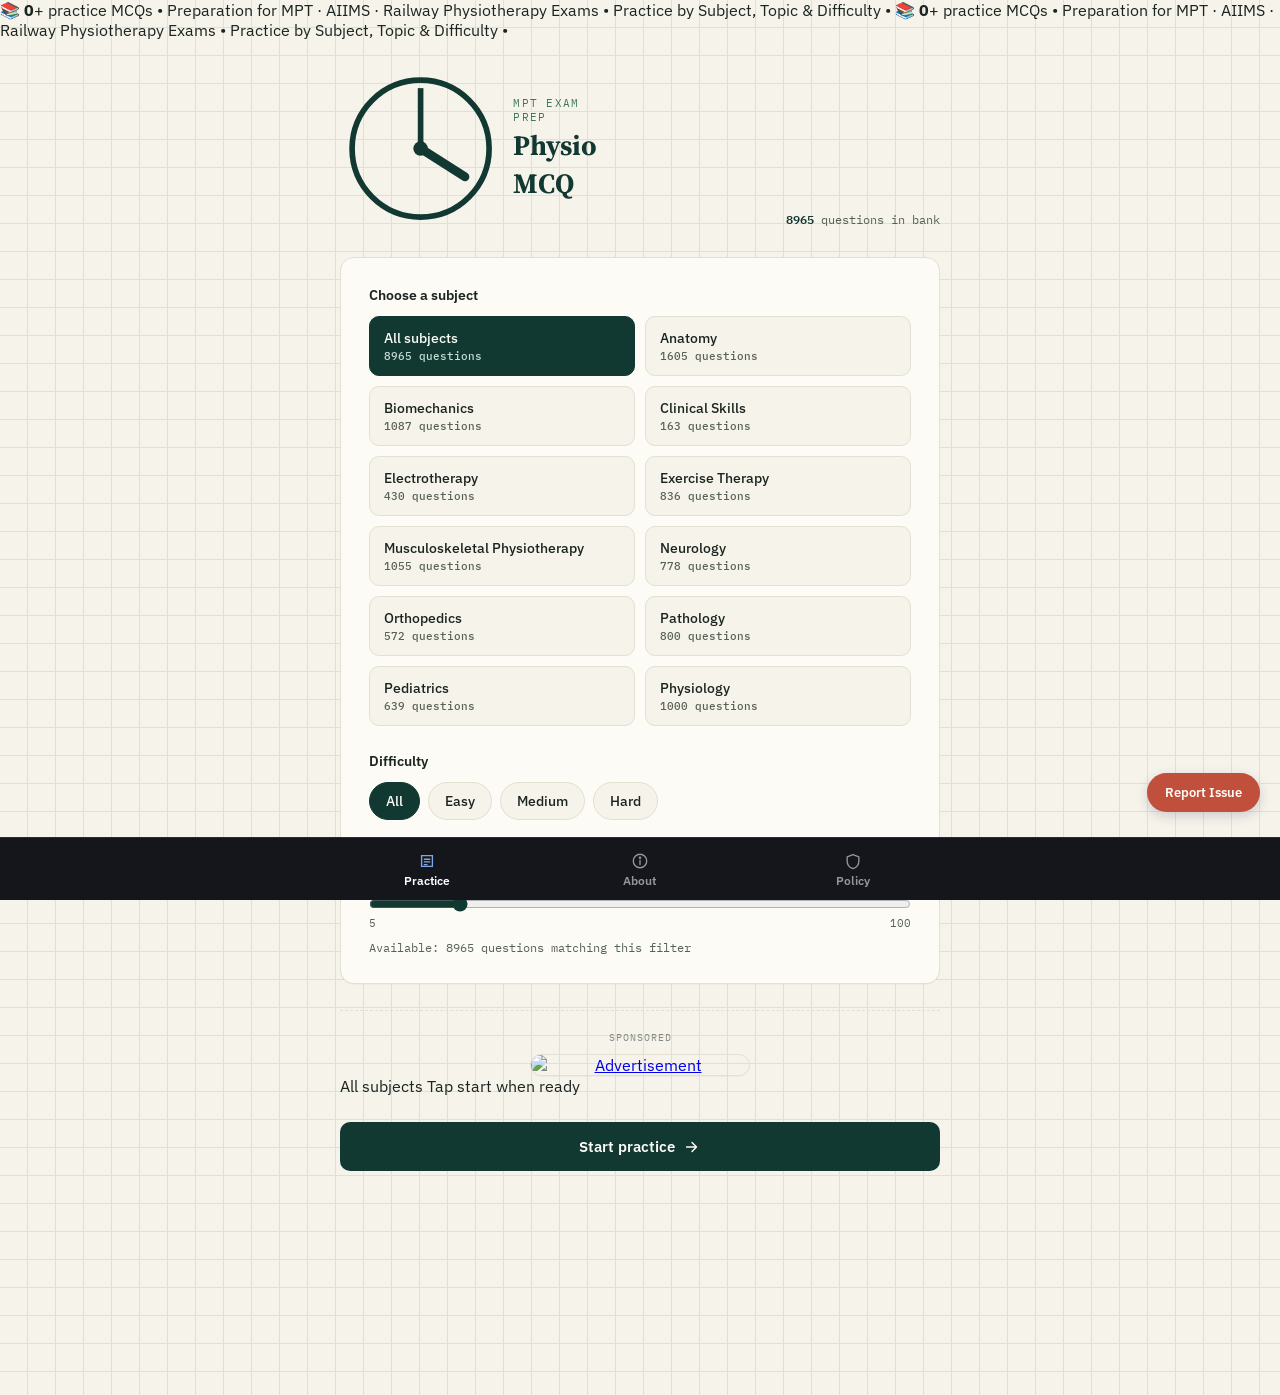
==== commit 9afc49b0: "Add files via upload" ====
--- a/index.html
+++ b/index.html
@@ -4,14 +4,17 @@
 <meta charset="UTF-8">
 <meta name="viewport" content="width=device-width, initial-scale=1.0">
 <title>Physio MCQ — Anatomy &amp; Neuroanatomy Practice</title>
+
 <meta name="description" content="Free MCQ practice platform for Physiotherapy students preparing for MPT, AIIMS, and Railway Physiotherapy exams. Practice 1500+ Anatomy and Neuroanatomy questions by subject, topic, and difficulty.">
 <meta name="keywords" content="physio mcq, physiotherapy mcq, MPT exam preparation, AIIMS physiotherapy, railway physiotherapy exam, anatomy mcq, neuroanatomy mcq">
 <meta name="robots" content="index, follow">
 <link rel="canonical" href="https://neetikacodes.github.io/physio-mcq/">
+
 <meta property="og:title" content="Physio MCQ — Anatomy & Neuroanatomy Practice">
 <meta property="og:description" content="Free MCQ practice for Physiotherapy students preparing for MPT, AIIMS, and Railway Physiotherapy exams.">
 <meta property="og:type" content="website">
 <meta property="og:url" content="https://neetikacodes.github.io/physio-mcq/">
+
 <link rel="preconnect" href="https://fonts.googleapis.com">
 <link rel="preconnect" href="https://fonts.gstatic.com" crossorigin>
 <link href="https://fonts.googleapis.com/css2?family=Source+Serif+4:opsz,wght@8..60,400;8..60,600;8..60,700&family=IBM+Plex+Sans:wght@400;500;600;700&family=IBM+Plex+Mono:wght@400;500;600&display=swap" rel="stylesheet">
@@ -19,7 +22,26 @@
 </head>
 <body>
 
+<div class="ticker-bar" id="ticker-bar" aria-hidden="true">
+  <div class="ticker-track">
+    <span class="ticker-item">📚 <strong class="ticker-total-num">0</strong>+ practice MCQs</span>
+    <span class="ticker-sep">•</span>
+    <span class="ticker-item">Preparation for MPT · AIIMS · Railway Physiotherapy Exams</span>
+    <span class="ticker-sep">•</span>
+    <span class="ticker-item">Practice by Subject, Topic &amp; Difficulty</span>
+    <span class="ticker-sep">•</span>
+    <span class="ticker-item">📚 <strong class="ticker-total-num">0</strong>+ practice MCQs</span>
+    <span class="ticker-sep">•</span>
+    <span class="ticker-item">Preparation for MPT · AIIMS · Railway Physiotherapy Exams</span>
+    <span class="ticker-sep">•</span>
+    <span class="ticker-item">Practice by Subject, Topic &amp; Difficulty</span>
+    <span class="ticker-sep">•</span>
+  </div>
+</div>
+
 <div class="app" id="app">
+
+<div class="page active-page" id="page-practice">
 
   <!-- ===== SCREEN 1: SETUP ===== -->
   <section class="screen setup-screen" id="setup-screen">
@@ -64,11 +86,6 @@
         <div class="slider-scale"><span>5</span><span>100</span></div>
         <p class="setup-hint" id="available-hint">Available: —</p>
       </div>
-
-      <button class="start-btn" id="start-btn">
-        <span>Start practice</span>
-        <svg viewBox="0 0 20 20" width="18" height="18" aria-hidden="true"><path d="M4 10h11M10 5l5 5-5 5" fill="none" stroke="currentColor" stroke-width="1.6" stroke-linecap="round" stroke-linejoin="round"/></svg>
-      </button>
     </div>
 
     <div class="progress-recap" id="progress-recap"></div>
@@ -78,6 +95,19 @@
       <a href="#" target="_blank" rel="noopener sponsored">
         <img src="assets/ad-banner.png" alt="Advertisement" loading="lazy">
       </a>
+    </div>
+
+    <div class="sticky-action-bar" id="sticky-action-bar">
+      <div class="sticky-action-inner">
+        <div class="sticky-info">
+          <span class="sticky-selection" id="sticky-selection">All subjects</span>
+          <span class="sticky-hint" id="sticky-hint-mirror">Tap start when ready</span>
+        </div>
+        <button class="start-btn sticky-start-btn" id="start-btn">
+          <span>Start practice</span>
+          <svg viewBox="0 0 20 20" width="18" height="18" aria-hidden="true"><path d="M4 10h11M10 5l5 5-5 5" fill="none" stroke="currentColor" stroke-width="1.6" stroke-linecap="round" stroke-linejoin="round"/></svg>
+        </button>
+      </div>
     </div>
   </section>
 
@@ -152,117 +182,97 @@
     <div class="review-list" id="review-list" hidden></div>
   </section>
 
-<!-- ================= ABOUT SECTION ================= -->
-<section class="screen info-screen" id="about-section">
-  <header class="brand-row">
-    <div class="brand">
-      <div>
-        <p class="brand-eyebrow">Who this is for</p>
-        <h1 class="brand-title" style="font-size:22px;">About Physio MCQ</h1>
-      </div>
-    </div>
-  </header>
-
-  <div class="setup-card">
-    <p class="info-text">
-      Physio MCQ is a free practice tool built for Physiotherapy students preparing
-      for MPT, AIIMS, and Railway Physiotherapy exams. Questions are organized by
-      subject, topic, and difficulty so you can focus your revision exactly where
-      you need it.
-    </p>
-    <p class="info-text">
-      <strong>Please note:</strong> this platform is intended for
-      <strong>practice and self-assessment only</strong>. Use it to test your
-      knowledge and identify weak areas — not as a substitute for your official
-      textbooks, syllabus, or coursework.
-    </p>
-    <p class="info-text">
-      <strong>Contact:</strong>
-      <a href="mailto:physiotherapist.neetika@gmail.com">physiotherapist.neetika@gmail.com</a>
-    </p>
-  </div>
-</section>
-
-<!-- ================= POLICY / DISCLAIMER SECTION ================= -->
-<section class="screen info-screen" id="policy-section">
-  <header class="brand-row">
-    <div class="brand">
-      <div>
-        <p class="brand-eyebrow">Please read</p>
-        <h1 class="brand-title" style="font-size:22px;">Disclaimer &amp; Usage Policy</h1>
-      </div>
-    </div>
-  </header>
-
-  <div class="setup-card">
-    <ul class="info-list">
-      <li>
-        <strong>Practice only.</strong> All questions and answers are provided for
-        practice and self-learning purposes. They should not be treated as a
-        substitute for standard textbooks, official syllabus, or faculty guidance.
-      </li>
-      <li>
-        <strong>Accuracy.</strong> Every effort is made to keep answers accurate, but
-        occasional errors are possible. Please verify anything critical against your
-        textbook or instructor before an exam.
-      </li>
-      <li>
-        <strong>No affiliation.</strong> This platform is not affiliated with any
-        exam board (MPT, AIIMS, Railway Physiotherapy, or others) and does not
-        guarantee that practice questions will match actual exam content.
-      </li>
-      <li>
-        <strong>Found an error?</strong> Use the "Report Issue" button below to flag
-        a wrong answer or unclear question — corrections are reviewed regularly.
-      </li>
-    </ul>
-  </div>
-</section>
-
-<!-- ================= PRIVACY POLICY SECTION ================= -->
-<section class="screen info-screen" id="privacy-section">
-  <header class="brand-row">
-    <div class="brand">
-      <div>
-        <p class="brand-eyebrow">Please read</p>
-        <h1 class="brand-title" style="font-size:22px;">Privacy Policy</h1>
-      </div>
-    </div>
-  </header>
-
-  <div class="setup-card">
-    <ul class="info-list">
-      <li>
-        <strong>No personal data collected.</strong> Physio MCQ does not require sign-up
-        or login, and does not collect names, emails, or any personal information from
-        visitors while using the practice quizzes.
-      </li>
-      <li>
-        <strong>Local storage.</strong> Your last session's score summary is saved only
-        in your own browser's local storage (on your device) so you can see your recap
-        next time you visit. This data never leaves your device or gets sent to us.
-      </li>
-      <li>
-        <strong>Cookies &amp; advertising.</strong> This site may display ads served by
-        Google AdSense. Google and its partners may use cookies to serve ads based on a
-        user's prior visits to this or other websites. Users may opt out of personalized
-        advertising by visiting
-        <a href="https://www.google.com/settings/ads" target="_blank" rel="noopener">Google's Ads Settings</a>.
-      </li>
-      <li>
-        <strong>Third-party links.</strong> This site may link to third-party sites (e.g.
-        for reporting issues via GitHub). We are not responsible for the privacy
-        practices of those external sites.
-      </li>
-      <li>
-        <strong>Contact.</strong> For any privacy questions, concerns, or requests, email
-        <a href="mailto:physiotherapist.neetika@gmail.com">physiotherapist.neetika@gmail.com</a>.
-      </li>
-    </ul>
-  </div>
-</section>
-
-<!-- ================= REPORT ISSUE BUTTON + MODAL ================= -->
+</div>
+<!-- ===== end practice-page ===== -->
+
+<div class="page" id="page-about">
+  <!-- ===== SCREEN 4: ABOUT ===== -->
+  <section class="screen info-screen" id="about-section">
+    <header class="brand-row">
+      <div class="brand">
+        <div>
+          <p class="brand-eyebrow">Who this is for</p>
+          <h1 class="brand-title" style="font-size:22px;">About Physio MCQ</h1>
+        </div>
+      </div>
+    </header>
+
+    <div class="setup-card">
+      <p class="info-text">
+        Physio MCQ is a free practice tool built for Physiotherapy students preparing
+        for MPT, AIIMS, and Railway Physiotherapy exams. Questions are organized by
+        subject, topic, and difficulty so you can focus your revision exactly where
+        you need it.
+      </p>
+      <p class="info-text">
+        <strong>Please note:</strong> this platform is intended for
+        <strong>practice and self-assessment only</strong>. Use it to test your
+        knowledge and identify weak areas — not as a substitute for your official
+        textbooks, syllabus, or coursework.
+      </p>
+    </div>
+  </section>
+</div>
+<!-- ===== end about-page ===== -->
+
+<div class="page" id="page-policy">
+  <!-- ===== SCREEN 5: POLICY / DISCLAIMER ===== -->
+  <section class="screen info-screen" id="policy-section">
+    <header class="brand-row">
+      <div class="brand">
+        <div>
+          <p class="brand-eyebrow">Please read</p>
+          <h1 class="brand-title" style="font-size:22px;">Disclaimer &amp; Usage Policy</h1>
+        </div>
+      </div>
+    </header>
+
+    <div class="setup-card">
+      <ul class="info-list">
+        <li>
+          <strong>Practice only.</strong> All questions and answers are provided for
+          practice and self-learning purposes. They should not be treated as a
+          substitute for standard textbooks, official syllabus, or faculty guidance.
+        </li>
+        <li>
+          <strong>Accuracy.</strong> Every effort is made to keep answers accurate, but
+          occasional errors are possible. Please verify anything critical against your
+          textbook or instructor before an exam.
+        </li>
+        <li>
+          <strong>No affiliation.</strong> This platform is not affiliated with any
+          exam board (MPT, AIIMS, Railway Physiotherapy, or others) and does not
+          guarantee that practice questions will match actual exam content.
+        </li>
+        <li>
+          <strong>Found an error?</strong> Use the "Report Issue" button below to flag
+          a wrong answer or unclear question — corrections are reviewed regularly.
+        </li>
+      </ul>
+    </div>
+  </section>
+</div>
+<!-- ===== end policy-page ===== -->
+
+</div>
+
+<!-- ===== BOTTOM TAB BAR ===== -->
+<nav class="bottom-tabs" id="bottom-tabs">
+  <button class="tab-btn active" data-page="practice">
+    <svg viewBox="0 0 20 20" width="18" height="18" aria-hidden="true"><path d="M4 4h12v12H4z" fill="none" stroke="currentColor" stroke-width="1.5"/><path d="M7 8h6M7 11h6M7 14h3" stroke="currentColor" stroke-width="1.5" stroke-linecap="round"/></svg>
+    <span>Practice</span>
+  </button>
+  <button class="tab-btn" data-page="about">
+    <svg viewBox="0 0 20 20" width="18" height="18" aria-hidden="true"><circle cx="10" cy="10" r="7.5" fill="none" stroke="currentColor" stroke-width="1.5"/><path d="M10 9v5" stroke="currentColor" stroke-width="1.5" stroke-linecap="round"/><circle cx="10" cy="6.3" r="1" fill="currentColor"/></svg>
+    <span>About</span>
+  </button>
+  <button class="tab-btn" data-page="policy">
+    <svg viewBox="0 0 20 20" width="18" height="18" aria-hidden="true"><path d="M10 3l6.5 2.5v4.5c0 4.2-2.7 7.3-6.5 8.5-3.8-1.2-6.5-4.3-6.5-8.5V5.5L10 3z" fill="none" stroke="currentColor" stroke-width="1.5" stroke-linejoin="round"/></svg>
+    <span>Policy</span>
+  </button>
+</nav>
+
+<!-- ===== REPORT ISSUE BUTTON + MODAL ===== -->
 <button id="pm-report-btn" class="pm-report-btn" title="Report a wrong answer or bug">
   Report Issue
 </button>
@@ -299,6 +309,54 @@
 </div>
 
 <style>
+  /* ===== Page switching ===== */
+  .app { padding-bottom: 74px; }
+  .page { display: none; }
+  .page.active-page { display: block; }
+
+  /* ===== Bottom tab bar ===== */
+  .bottom-tabs {
+    position: fixed;
+    left: 0;
+    right: 0;
+    bottom: 0;
+    z-index: 60;
+    display: flex;
+    background: #14161c;
+    border-top: 1px solid #2a2d36;
+    padding: 6px max(0px, calc((100vw - 640px) / 2)) calc(6px + env(safe-area-inset-bottom, 0px));
+  }
+  .tab-btn {
+    flex: 1;
+    display: flex;
+    flex-direction: column;
+    align-items: center;
+    gap: 3px;
+    background: none;
+    border: none;
+    color: #ffffff;
+    opacity: 0.55;
+    font-family: var(--sans);
+    font-weight: 600;
+    font-size: 11.5px;
+    padding: 8px 4px 6px;
+    cursor: pointer;
+    transition: opacity .15s;
+  }
+  .tab-btn svg { stroke: currentColor; }
+  .tab-btn:hover { opacity: 0.8; }
+  .tab-btn.active {
+    opacity: 1;
+    color: #ffffff;
+  }
+  .tab-btn.active svg { color: #7FA6E8; }
+
+  /* Shift existing fixed bars up so they sit above the tab bar */
+  .ticker-bar { z-index: 40; }
+  .sticky-action-bar { bottom: 52px; }
+  .pm-report-btn { bottom: 62px; }
+  .setup-screen { padding-bottom: 150px; }
+
   .info-screen { padding-top: 40px; }
   .info-text {
     font-family: var(--sans);
@@ -393,6 +451,8 @@
   }
 </style>
 
+<script src="data.js"></script>
+<script src="app.js"></script>
 <script>
 (function () {
   const GITHUB_REPO = "Neetikacodes/physio-mcq";
@@ -432,9 +492,30 @@
 })();
 </script>
 
-</div>
-
-<script src="data.js"></script>
-<script src="app.js"></script>
+<script>
+(function () {
+  const tabButtons = document.querySelectorAll('.tab-btn');
+  const pages = {
+    practice: document.getElementById('page-practice'),
+    about: document.getElementById('page-about'),
+    policy: document.getElementById('page-policy'),
+  };
+
+  tabButtons.forEach((btn) => {
+    btn.addEventListener('click', () => {
+      const target = btn.getAttribute('data-page');
+
+      Object.keys(pages).forEach((key) => {
+        pages[key].classList.toggle('active-page', key === target);
+      });
+
+      tabButtons.forEach((b) => b.classList.toggle('active', b === btn));
+
+      // Scroll to top so the new page starts fresh, no leftover scroll position
+      window.scrollTo({ top: 0, behavior: 'instant' });
+    });
+  });
+})();
+</script>
 </body>
 </html>
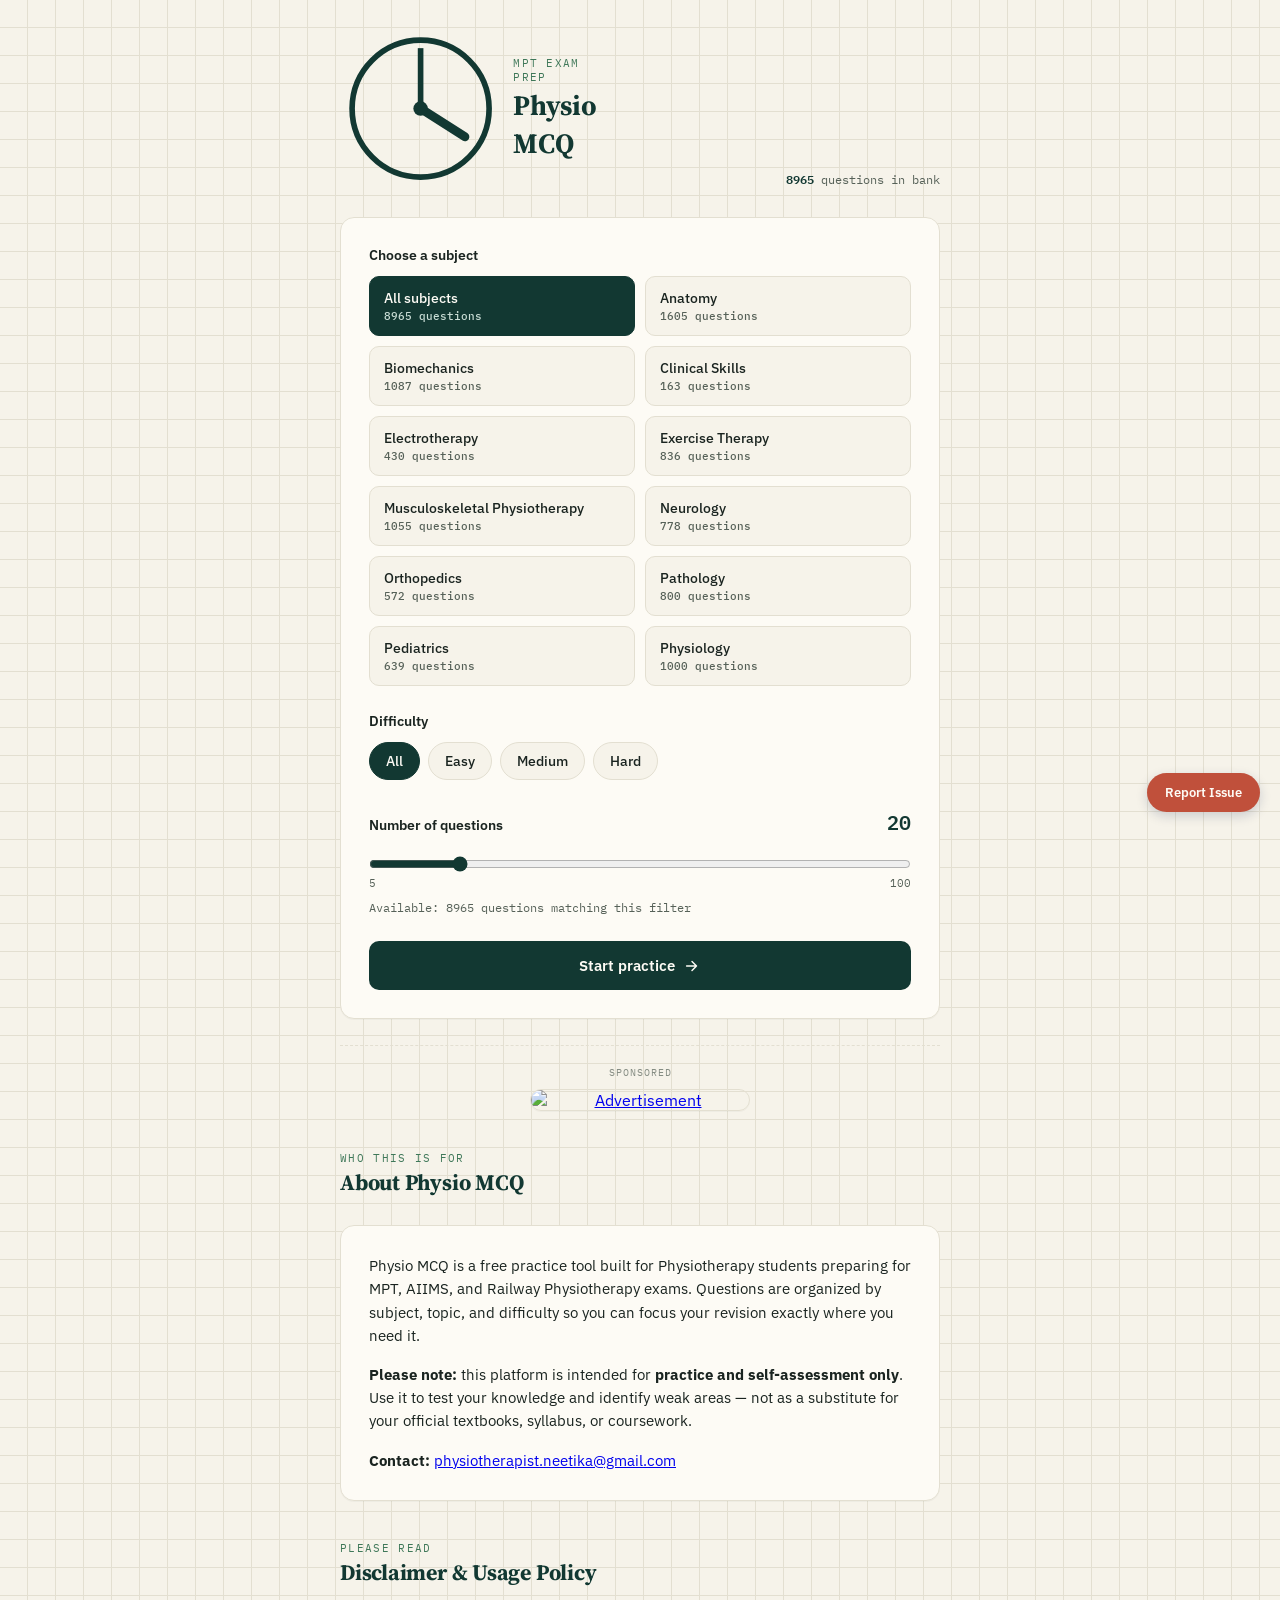
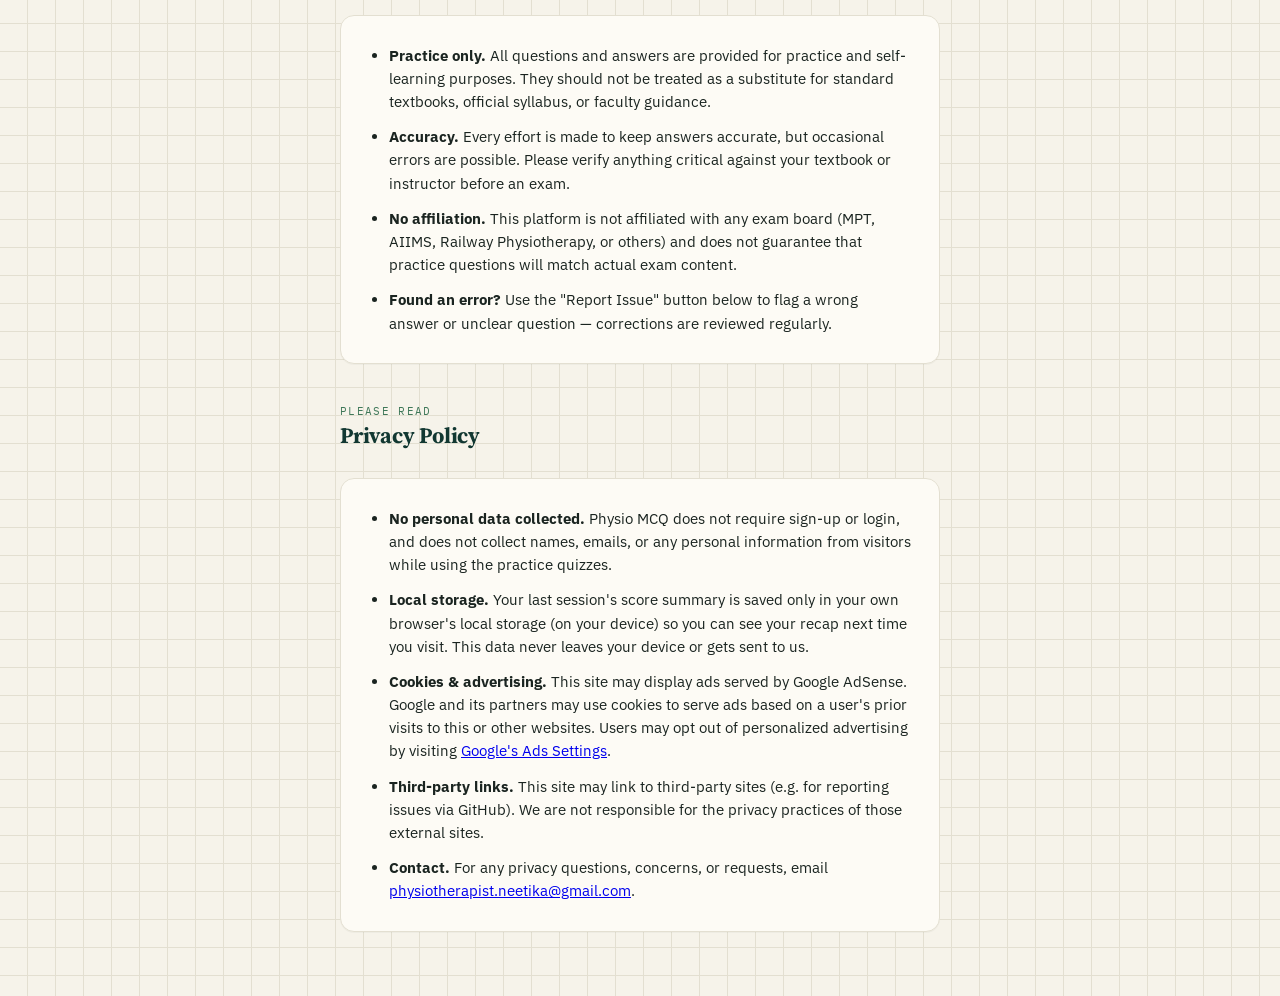
==== commit fbf6cb73: "Add files via upload" ====
--- a/index.html
+++ b/index.html
@@ -4,17 +4,14 @@
 <meta charset="UTF-8">
 <meta name="viewport" content="width=device-width, initial-scale=1.0">
 <title>Physio MCQ — Anatomy &amp; Neuroanatomy Practice</title>
-
 <meta name="description" content="Free MCQ practice platform for Physiotherapy students preparing for MPT, AIIMS, and Railway Physiotherapy exams. Practice 1500+ Anatomy and Neuroanatomy questions by subject, topic, and difficulty.">
 <meta name="keywords" content="physio mcq, physiotherapy mcq, MPT exam preparation, AIIMS physiotherapy, railway physiotherapy exam, anatomy mcq, neuroanatomy mcq">
 <meta name="robots" content="index, follow">
 <link rel="canonical" href="https://neetikacodes.github.io/physio-mcq/">
-
 <meta property="og:title" content="Physio MCQ — Anatomy & Neuroanatomy Practice">
 <meta property="og:description" content="Free MCQ practice for Physiotherapy students preparing for MPT, AIIMS, and Railway Physiotherapy exams.">
 <meta property="og:type" content="website">
 <meta property="og:url" content="https://neetikacodes.github.io/physio-mcq/">
-
 <link rel="preconnect" href="https://fonts.googleapis.com">
 <link rel="preconnect" href="https://fonts.gstatic.com" crossorigin>
 <link href="https://fonts.googleapis.com/css2?family=Source+Serif+4:opsz,wght@8..60,400;8..60,600;8..60,700&family=IBM+Plex+Sans:wght@400;500;600;700&family=IBM+Plex+Mono:wght@400;500;600&display=swap" rel="stylesheet">
@@ -22,26 +19,7 @@
 </head>
 <body>
 
-<div class="ticker-bar" id="ticker-bar" aria-hidden="true">
-  <div class="ticker-track">
-    <span class="ticker-item">📚 <strong class="ticker-total-num">0</strong>+ practice MCQs</span>
-    <span class="ticker-sep">•</span>
-    <span class="ticker-item">Preparation for MPT · AIIMS · Railway Physiotherapy Exams</span>
-    <span class="ticker-sep">•</span>
-    <span class="ticker-item">Practice by Subject, Topic &amp; Difficulty</span>
-    <span class="ticker-sep">•</span>
-    <span class="ticker-item">📚 <strong class="ticker-total-num">0</strong>+ practice MCQs</span>
-    <span class="ticker-sep">•</span>
-    <span class="ticker-item">Preparation for MPT · AIIMS · Railway Physiotherapy Exams</span>
-    <span class="ticker-sep">•</span>
-    <span class="ticker-item">Practice by Subject, Topic &amp; Difficulty</span>
-    <span class="ticker-sep">•</span>
-  </div>
-</div>
-
 <div class="app" id="app">
-
-<div class="page active-page" id="page-practice">
 
   <!-- ===== SCREEN 1: SETUP ===== -->
   <section class="screen setup-screen" id="setup-screen">
@@ -86,6 +64,11 @@
         <div class="slider-scale"><span>5</span><span>100</span></div>
         <p class="setup-hint" id="available-hint">Available: —</p>
       </div>
+
+      <button class="start-btn" id="start-btn">
+        <span>Start practice</span>
+        <svg viewBox="0 0 20 20" width="18" height="18" aria-hidden="true"><path d="M4 10h11M10 5l5 5-5 5" fill="none" stroke="currentColor" stroke-width="1.6" stroke-linecap="round" stroke-linejoin="round"/></svg>
+      </button>
     </div>
 
     <div class="progress-recap" id="progress-recap"></div>
@@ -95,19 +78,6 @@
       <a href="#" target="_blank" rel="noopener sponsored">
         <img src="assets/ad-banner.png" alt="Advertisement" loading="lazy">
       </a>
-    </div>
-
-    <div class="sticky-action-bar" id="sticky-action-bar">
-      <div class="sticky-action-inner">
-        <div class="sticky-info">
-          <span class="sticky-selection" id="sticky-selection">All subjects</span>
-          <span class="sticky-hint" id="sticky-hint-mirror">Tap start when ready</span>
-        </div>
-        <button class="start-btn sticky-start-btn" id="start-btn">
-          <span>Start practice</span>
-          <svg viewBox="0 0 20 20" width="18" height="18" aria-hidden="true"><path d="M4 10h11M10 5l5 5-5 5" fill="none" stroke="currentColor" stroke-width="1.6" stroke-linecap="round" stroke-linejoin="round"/></svg>
-        </button>
-      </div>
     </div>
   </section>
 
@@ -182,97 +152,117 @@
     <div class="review-list" id="review-list" hidden></div>
   </section>
 
-</div>
-<!-- ===== end practice-page ===== -->
-
-<div class="page" id="page-about">
-  <!-- ===== SCREEN 4: ABOUT ===== -->
-  <section class="screen info-screen" id="about-section">
-    <header class="brand-row">
-      <div class="brand">
-        <div>
-          <p class="brand-eyebrow">Who this is for</p>
-          <h1 class="brand-title" style="font-size:22px;">About Physio MCQ</h1>
-        </div>
-      </div>
-    </header>
-
-    <div class="setup-card">
-      <p class="info-text">
-        Physio MCQ is a free practice tool built for Physiotherapy students preparing
-        for MPT, AIIMS, and Railway Physiotherapy exams. Questions are organized by
-        subject, topic, and difficulty so you can focus your revision exactly where
-        you need it.
-      </p>
-      <p class="info-text">
-        <strong>Please note:</strong> this platform is intended for
-        <strong>practice and self-assessment only</strong>. Use it to test your
-        knowledge and identify weak areas — not as a substitute for your official
-        textbooks, syllabus, or coursework.
-      </p>
-    </div>
-  </section>
-</div>
-<!-- ===== end about-page ===== -->
-
-<div class="page" id="page-policy">
-  <!-- ===== SCREEN 5: POLICY / DISCLAIMER ===== -->
-  <section class="screen info-screen" id="policy-section">
-    <header class="brand-row">
-      <div class="brand">
-        <div>
-          <p class="brand-eyebrow">Please read</p>
-          <h1 class="brand-title" style="font-size:22px;">Disclaimer &amp; Usage Policy</h1>
-        </div>
-      </div>
-    </header>
-
-    <div class="setup-card">
-      <ul class="info-list">
-        <li>
-          <strong>Practice only.</strong> All questions and answers are provided for
-          practice and self-learning purposes. They should not be treated as a
-          substitute for standard textbooks, official syllabus, or faculty guidance.
-        </li>
-        <li>
-          <strong>Accuracy.</strong> Every effort is made to keep answers accurate, but
-          occasional errors are possible. Please verify anything critical against your
-          textbook or instructor before an exam.
-        </li>
-        <li>
-          <strong>No affiliation.</strong> This platform is not affiliated with any
-          exam board (MPT, AIIMS, Railway Physiotherapy, or others) and does not
-          guarantee that practice questions will match actual exam content.
-        </li>
-        <li>
-          <strong>Found an error?</strong> Use the "Report Issue" button below to flag
-          a wrong answer or unclear question — corrections are reviewed regularly.
-        </li>
-      </ul>
-    </div>
-  </section>
-</div>
-<!-- ===== end policy-page ===== -->
-
-</div>
-
-<!-- ===== BOTTOM TAB BAR ===== -->
-<nav class="bottom-tabs" id="bottom-tabs">
-  <button class="tab-btn active" data-page="practice">
-    <svg viewBox="0 0 20 20" width="18" height="18" aria-hidden="true"><path d="M4 4h12v12H4z" fill="none" stroke="currentColor" stroke-width="1.5"/><path d="M7 8h6M7 11h6M7 14h3" stroke="currentColor" stroke-width="1.5" stroke-linecap="round"/></svg>
-    <span>Practice</span>
-  </button>
-  <button class="tab-btn" data-page="about">
-    <svg viewBox="0 0 20 20" width="18" height="18" aria-hidden="true"><circle cx="10" cy="10" r="7.5" fill="none" stroke="currentColor" stroke-width="1.5"/><path d="M10 9v5" stroke="currentColor" stroke-width="1.5" stroke-linecap="round"/><circle cx="10" cy="6.3" r="1" fill="currentColor"/></svg>
-    <span>About</span>
-  </button>
-  <button class="tab-btn" data-page="policy">
-    <svg viewBox="0 0 20 20" width="18" height="18" aria-hidden="true"><path d="M10 3l6.5 2.5v4.5c0 4.2-2.7 7.3-6.5 8.5-3.8-1.2-6.5-4.3-6.5-8.5V5.5L10 3z" fill="none" stroke="currentColor" stroke-width="1.5" stroke-linejoin="round"/></svg>
-    <span>Policy</span>
-  </button>
-</nav>
-
-<!-- ===== REPORT ISSUE BUTTON + MODAL ===== -->
+<!-- ================= ABOUT SECTION ================= -->
+<section class="screen info-screen" id="about-section">
+  <header class="brand-row">
+    <div class="brand">
+      <div>
+        <p class="brand-eyebrow">Who this is for</p>
+        <h1 class="brand-title" style="font-size:22px;">About Physio MCQ</h1>
+      </div>
+    </div>
+  </header>
+
+  <div class="setup-card">
+    <p class="info-text">
+      Physio MCQ is a free practice tool built for Physiotherapy students preparing
+      for MPT, AIIMS, and Railway Physiotherapy exams. Questions are organized by
+      subject, topic, and difficulty so you can focus your revision exactly where
+      you need it.
+    </p>
+    <p class="info-text">
+      <strong>Please note:</strong> this platform is intended for
+      <strong>practice and self-assessment only</strong>. Use it to test your
+      knowledge and identify weak areas — not as a substitute for your official
+      textbooks, syllabus, or coursework.
+    </p>
+    <p class="info-text">
+      <strong>Contact:</strong>
+      <a href="mailto:physiotherapist.neetika@gmail.com">physiotherapist.neetika@gmail.com</a>
+    </p>
+  </div>
+</section>
+
+<!-- ================= POLICY / DISCLAIMER SECTION ================= -->
+<section class="screen info-screen" id="policy-section">
+  <header class="brand-row">
+    <div class="brand">
+      <div>
+        <p class="brand-eyebrow">Please read</p>
+        <h1 class="brand-title" style="font-size:22px;">Disclaimer &amp; Usage Policy</h1>
+      </div>
+    </div>
+  </header>
+
+  <div class="setup-card">
+    <ul class="info-list">
+      <li>
+        <strong>Practice only.</strong> All questions and answers are provided for
+        practice and self-learning purposes. They should not be treated as a
+        substitute for standard textbooks, official syllabus, or faculty guidance.
+      </li>
+      <li>
+        <strong>Accuracy.</strong> Every effort is made to keep answers accurate, but
+        occasional errors are possible. Please verify anything critical against your
+        textbook or instructor before an exam.
+      </li>
+      <li>
+        <strong>No affiliation.</strong> This platform is not affiliated with any
+        exam board (MPT, AIIMS, Railway Physiotherapy, or others) and does not
+        guarantee that practice questions will match actual exam content.
+      </li>
+      <li>
+        <strong>Found an error?</strong> Use the "Report Issue" button below to flag
+        a wrong answer or unclear question — corrections are reviewed regularly.
+      </li>
+    </ul>
+  </div>
+</section>
+
+<!-- ================= PRIVACY POLICY SECTION ================= -->
+<section class="screen info-screen" id="privacy-section">
+  <header class="brand-row">
+    <div class="brand">
+      <div>
+        <p class="brand-eyebrow">Please read</p>
+        <h1 class="brand-title" style="font-size:22px;">Privacy Policy</h1>
+      </div>
+    </div>
+  </header>
+
+  <div class="setup-card">
+    <ul class="info-list">
+      <li>
+        <strong>No personal data collected.</strong> Physio MCQ does not require sign-up
+        or login, and does not collect names, emails, or any personal information from
+        visitors while using the practice quizzes.
+      </li>
+      <li>
+        <strong>Local storage.</strong> Your last session's score summary is saved only
+        in your own browser's local storage (on your device) so you can see your recap
+        next time you visit. This data never leaves your device or gets sent to us.
+      </li>
+      <li>
+        <strong>Cookies &amp; advertising.</strong> This site may display ads served by
+        Google AdSense. Google and its partners may use cookies to serve ads based on a
+        user's prior visits to this or other websites. Users may opt out of personalized
+        advertising by visiting
+        <a href="https://www.google.com/settings/ads" target="_blank" rel="noopener">Google's Ads Settings</a>.
+      </li>
+      <li>
+        <strong>Third-party links.</strong> This site may link to third-party sites (e.g.
+        for reporting issues via GitHub). We are not responsible for the privacy
+        practices of those external sites.
+      </li>
+      <li>
+        <strong>Contact.</strong> For any privacy questions, concerns, or requests, email
+        <a href="mailto:physiotherapist.neetika@gmail.com">physiotherapist.neetika@gmail.com</a>.
+      </li>
+    </ul>
+  </div>
+</section>
+
+<!-- ================= REPORT ISSUE BUTTON + MODAL ================= -->
 <button id="pm-report-btn" class="pm-report-btn" title="Report a wrong answer or bug">
   Report Issue
 </button>
@@ -309,54 +299,6 @@
 </div>
 
 <style>
-  /* ===== Page switching ===== */
-  .app { padding-bottom: 74px; }
-  .page { display: none; }
-  .page.active-page { display: block; }
-
-  /* ===== Bottom tab bar ===== */
-  .bottom-tabs {
-    position: fixed;
-    left: 0;
-    right: 0;
-    bottom: 0;
-    z-index: 60;
-    display: flex;
-    background: #14161c;
-    border-top: 1px solid #2a2d36;
-    padding: 6px max(0px, calc((100vw - 640px) / 2)) calc(6px + env(safe-area-inset-bottom, 0px));
-  }
-  .tab-btn {
-    flex: 1;
-    display: flex;
-    flex-direction: column;
-    align-items: center;
-    gap: 3px;
-    background: none;
-    border: none;
-    color: #ffffff;
-    opacity: 0.55;
-    font-family: var(--sans);
-    font-weight: 600;
-    font-size: 11.5px;
-    padding: 8px 4px 6px;
-    cursor: pointer;
-    transition: opacity .15s;
-  }
-  .tab-btn svg { stroke: currentColor; }
-  .tab-btn:hover { opacity: 0.8; }
-  .tab-btn.active {
-    opacity: 1;
-    color: #ffffff;
-  }
-  .tab-btn.active svg { color: #7FA6E8; }
-
-  /* Shift existing fixed bars up so they sit above the tab bar */
-  .ticker-bar { z-index: 40; }
-  .sticky-action-bar { bottom: 52px; }
-  .pm-report-btn { bottom: 62px; }
-  .setup-screen { padding-bottom: 150px; }
-
   .info-screen { padding-top: 40px; }
   .info-text {
     font-family: var(--sans);
@@ -451,8 +393,6 @@
   }
 </style>
 
-<script src="data.js"></script>
-<script src="app.js"></script>
 <script>
 (function () {
   const GITHUB_REPO = "Neetikacodes/physio-mcq";
@@ -492,30 +432,9 @@
 })();
 </script>
 
-<script>
-(function () {
-  const tabButtons = document.querySelectorAll('.tab-btn');
-  const pages = {
-    practice: document.getElementById('page-practice'),
-    about: document.getElementById('page-about'),
-    policy: document.getElementById('page-policy'),
-  };
-
-  tabButtons.forEach((btn) => {
-    btn.addEventListener('click', () => {
-      const target = btn.getAttribute('data-page');
-
-      Object.keys(pages).forEach((key) => {
-        pages[key].classList.toggle('active-page', key === target);
-      });
-
-      tabButtons.forEach((b) => b.classList.toggle('active', b === btn));
-
-      // Scroll to top so the new page starts fresh, no leftover scroll position
-      window.scrollTo({ top: 0, behavior: 'instant' });
-    });
-  });
-})();
-</script>
+</div>
+
+<script src="data.js"></script>
+<script src="app.js"></script>
 </body>
 </html>
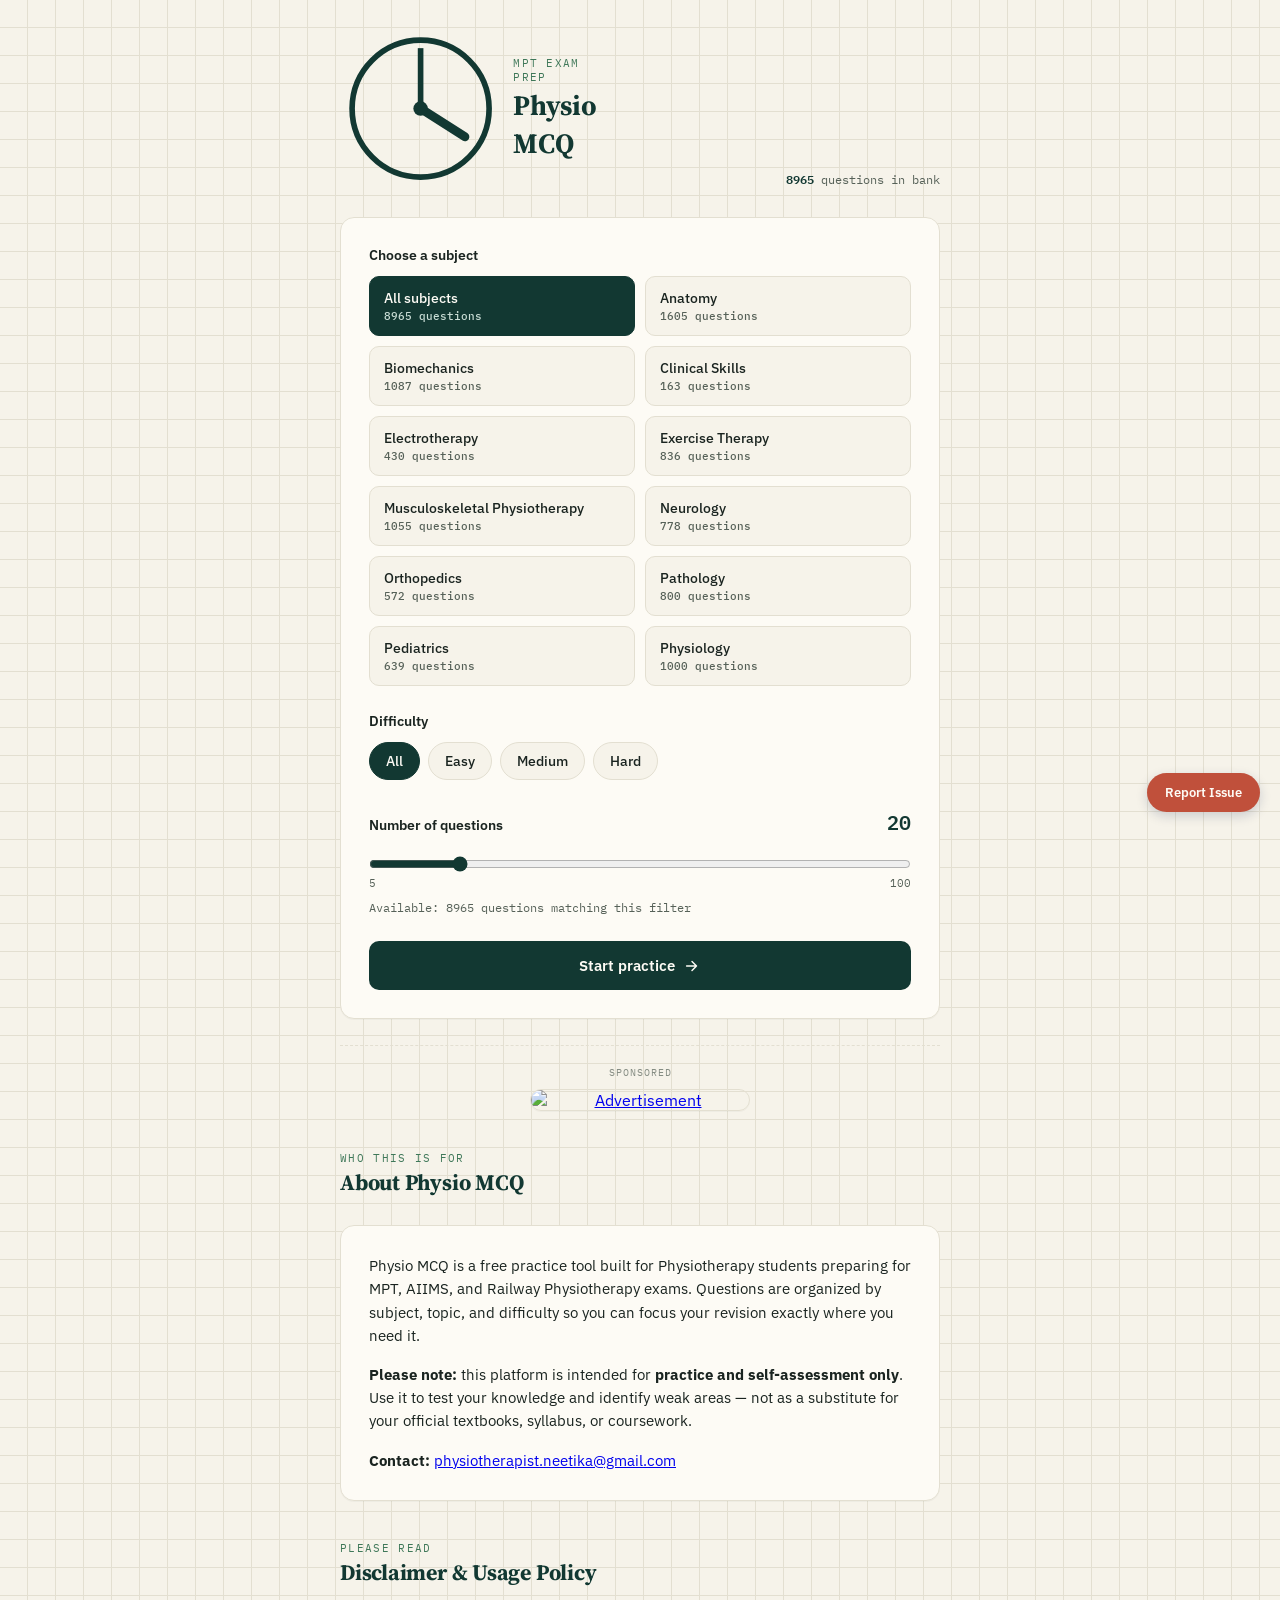
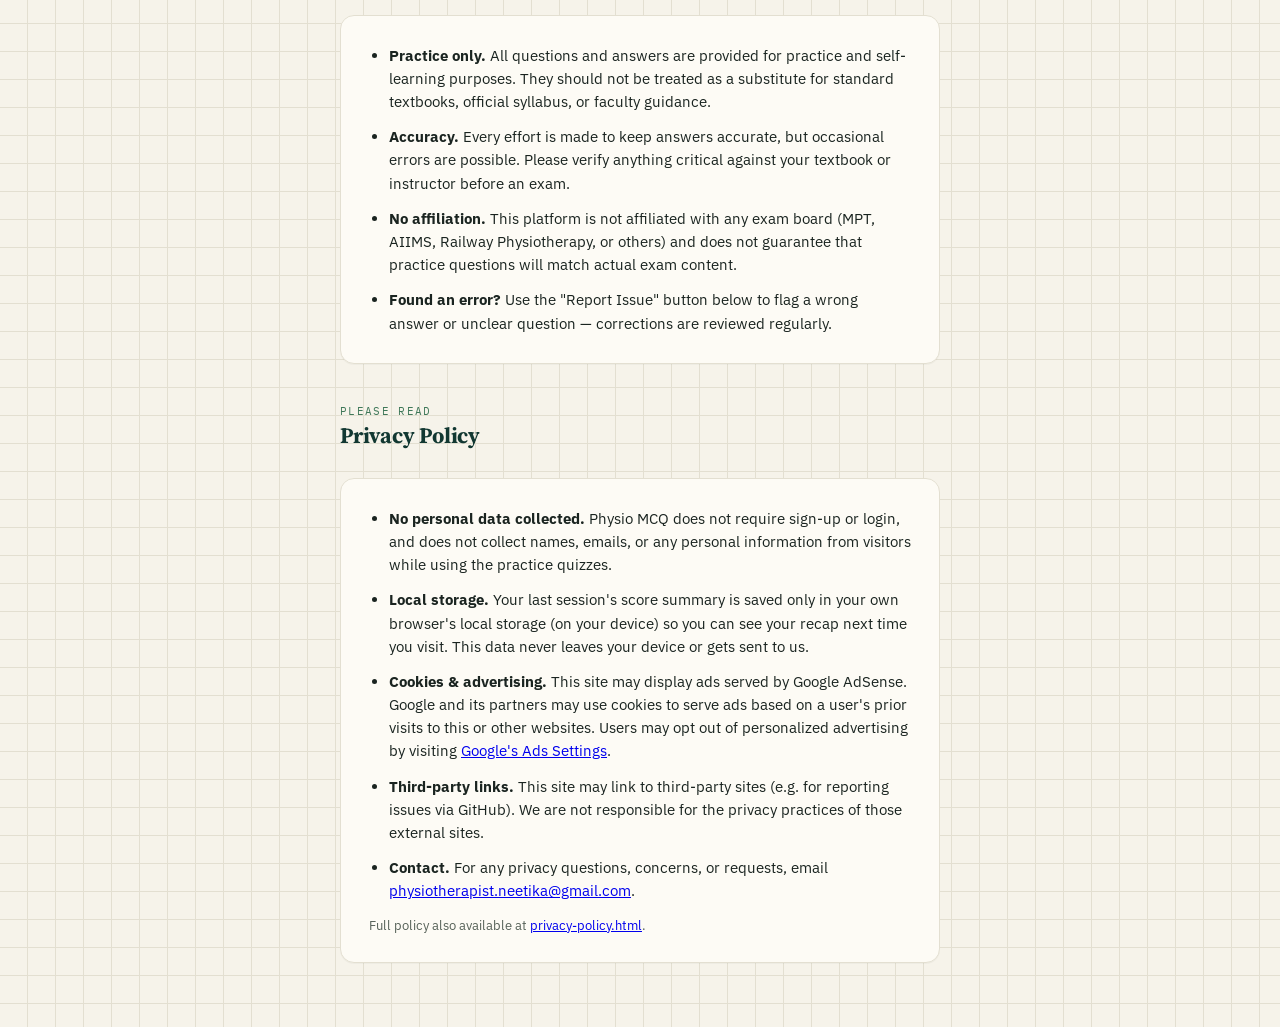
==== commit a43342a8: "Add files via upload" ====
--- a/index.html
+++ b/index.html
@@ -259,6 +259,10 @@
         <a href="mailto:physiotherapist.neetika@gmail.com">physiotherapist.neetika@gmail.com</a>.
       </li>
     </ul>
+    <p style="font-family:var(--sans);font-size:13px;color:var(--ink-soft);margin:14px 0 0;">
+      Full policy also available at
+      <a href="privacy-policy.html" target="_blank" rel="noopener">privacy-policy.html</a>.
+    </p>
   </div>
 </section>
 
